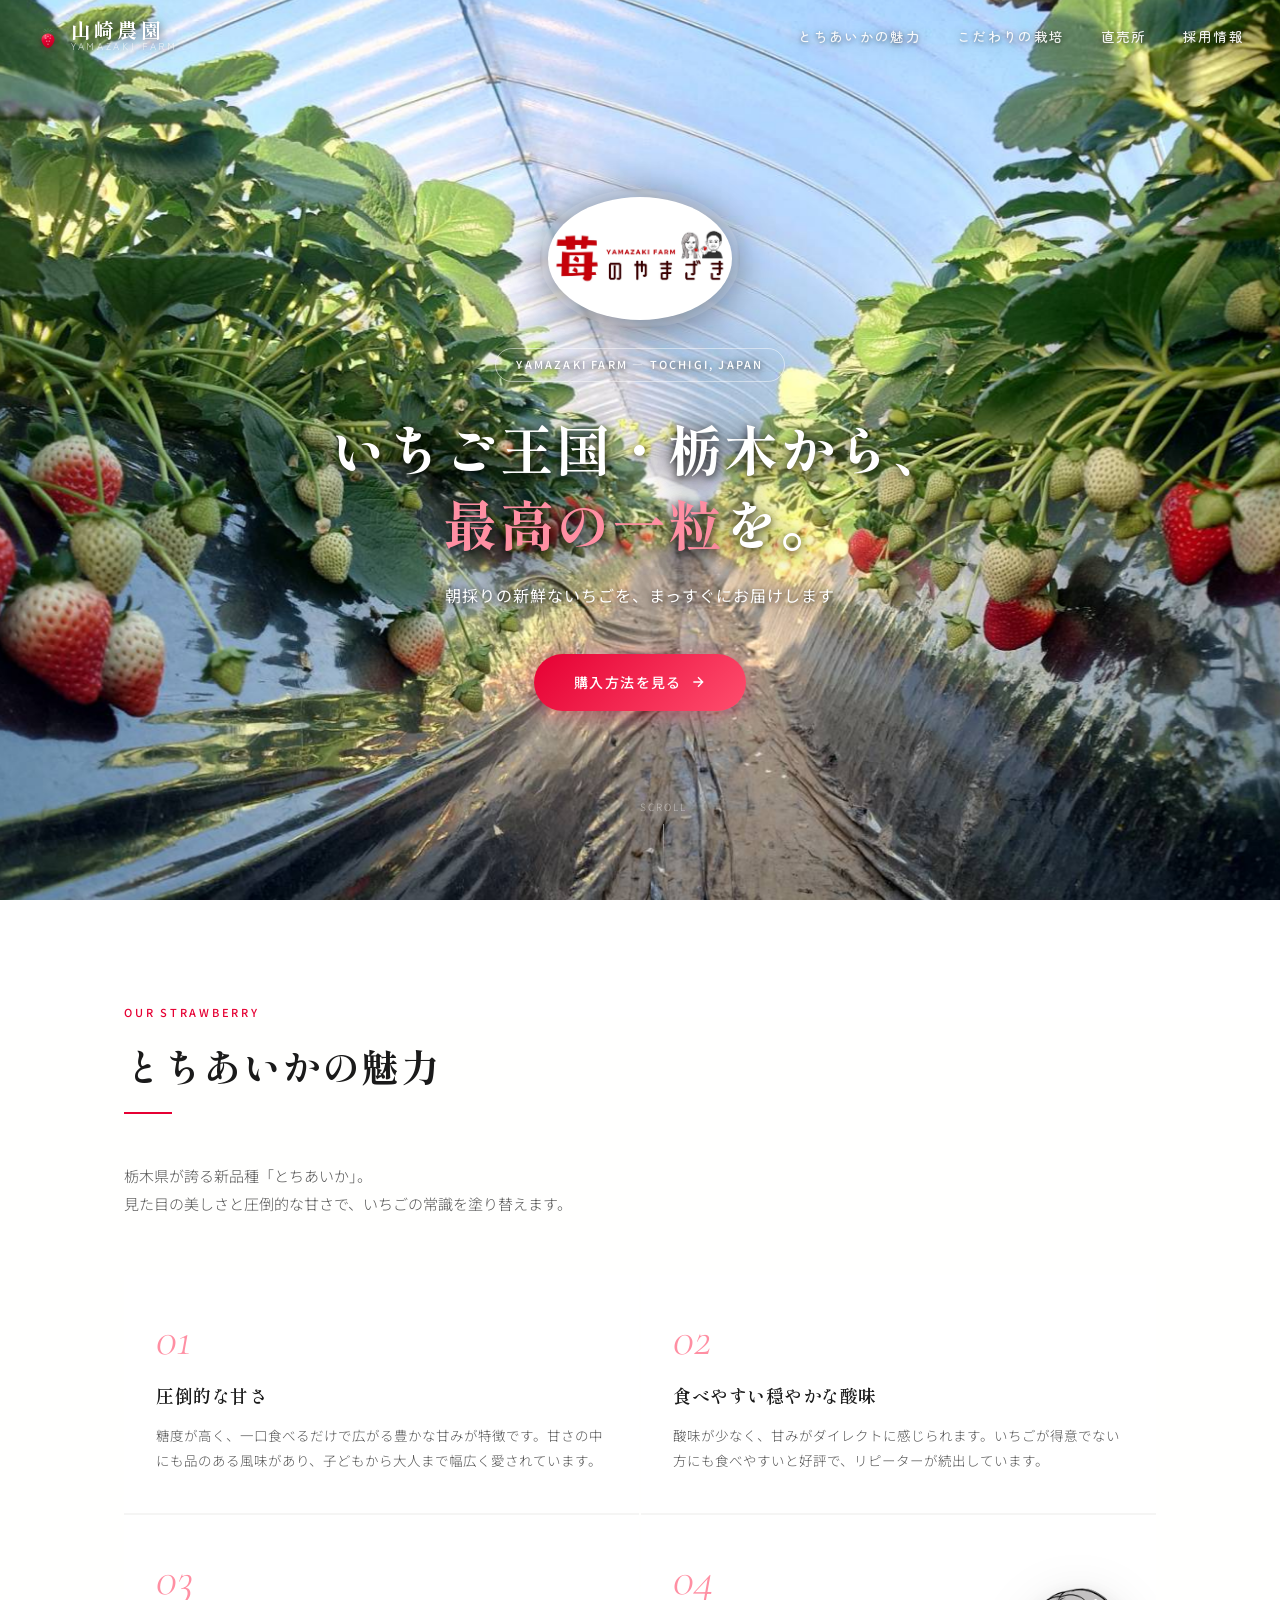
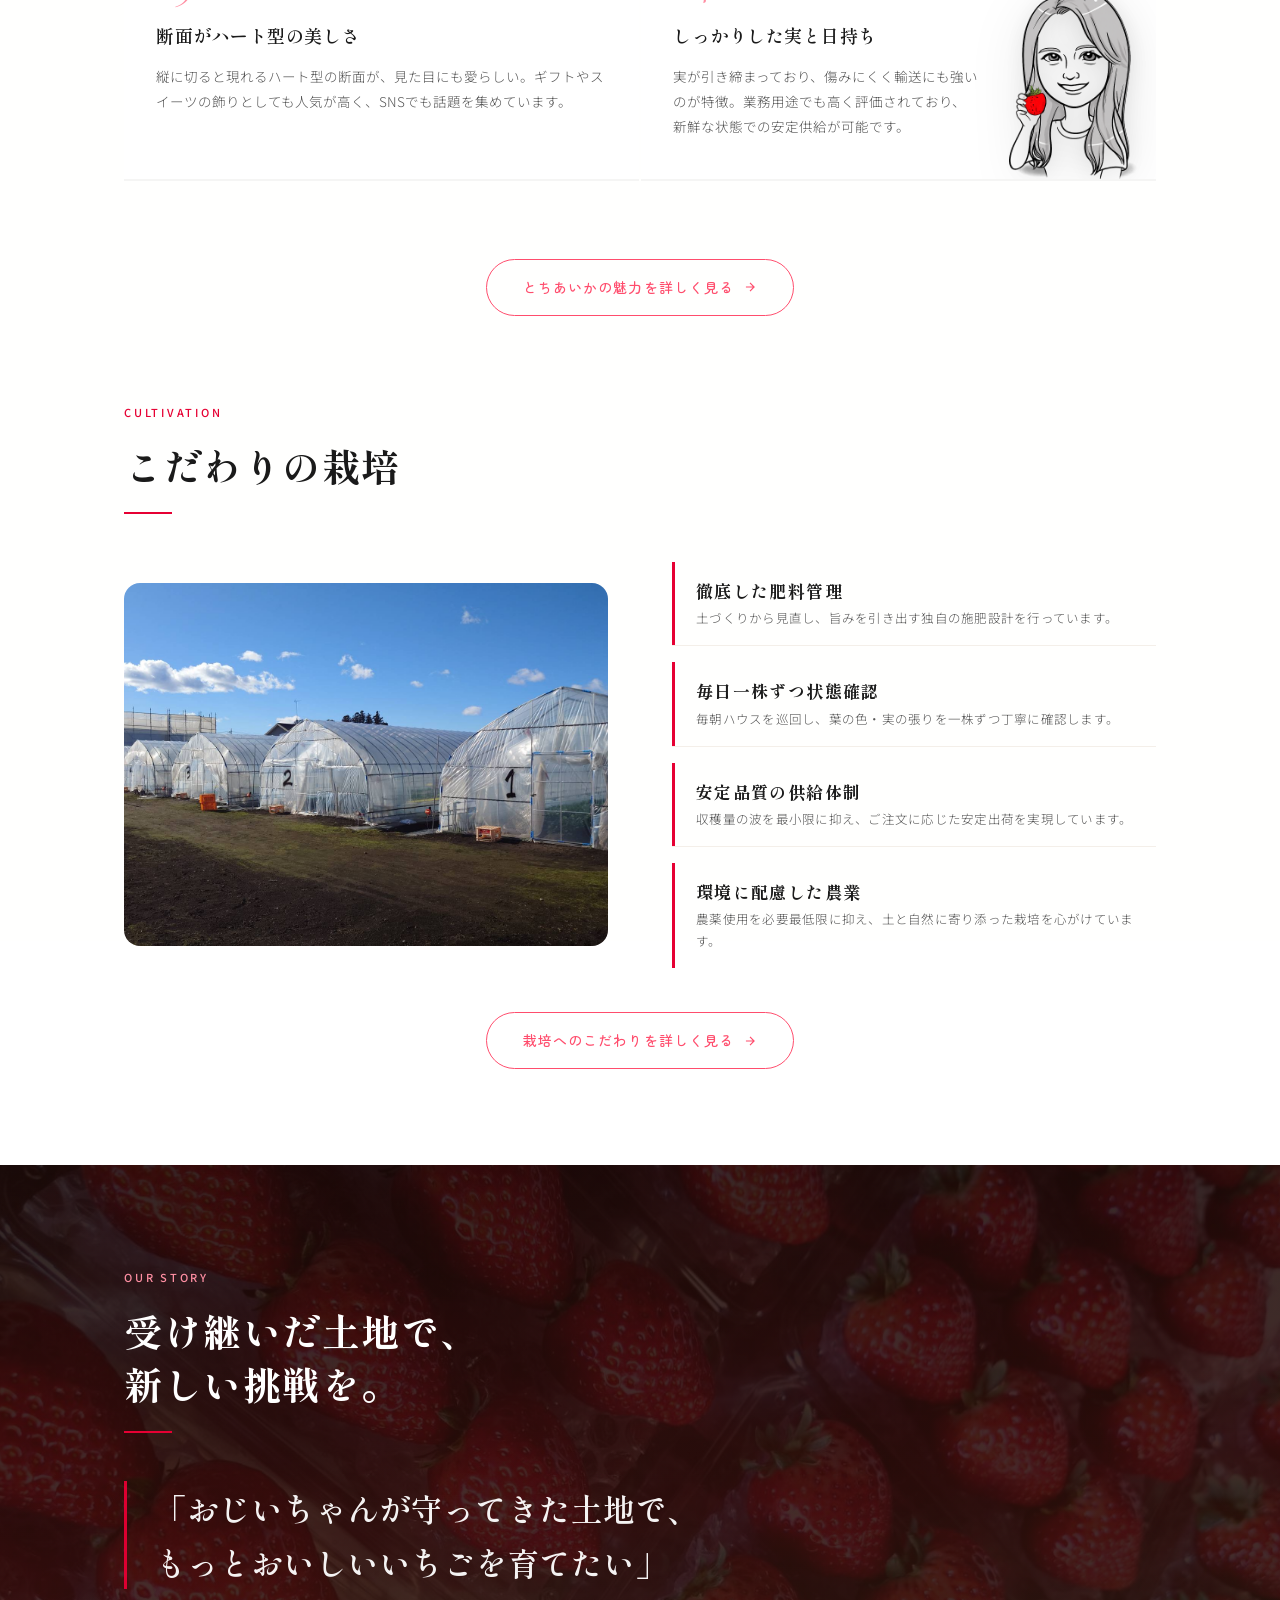
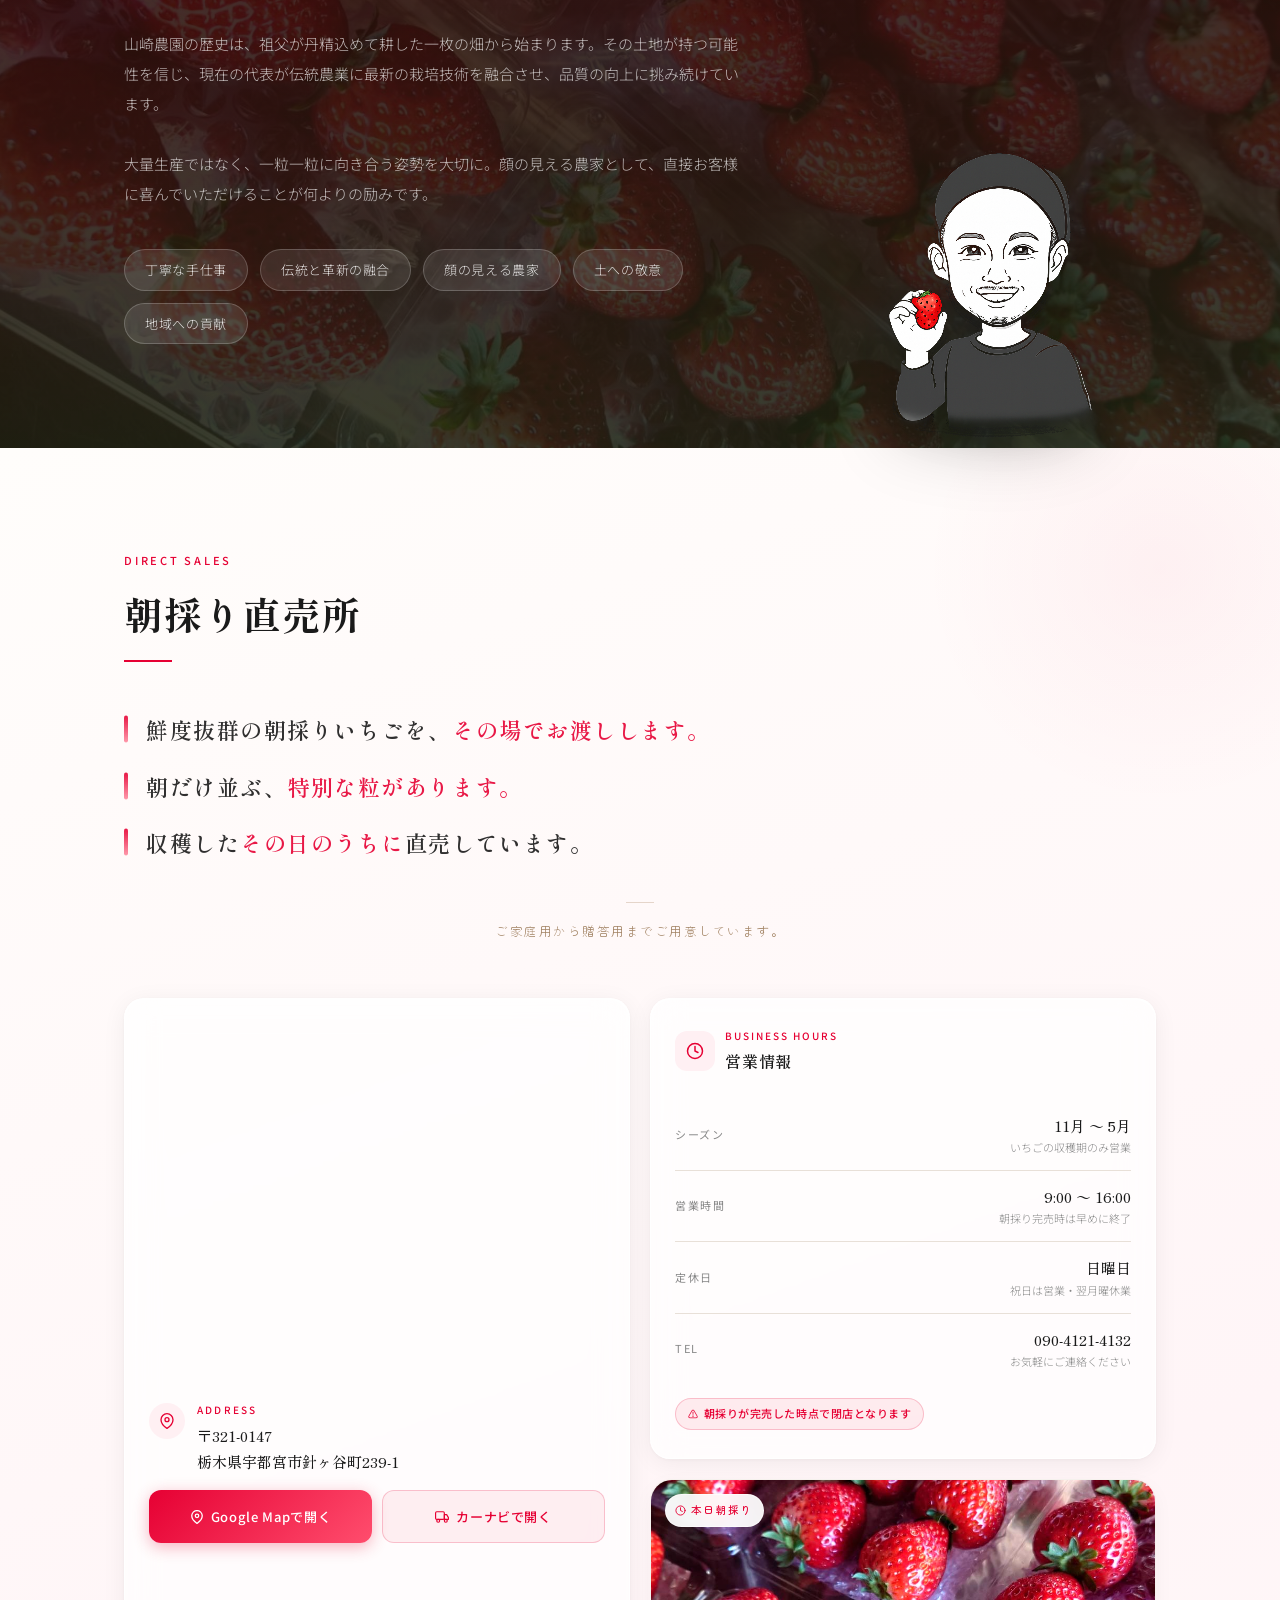
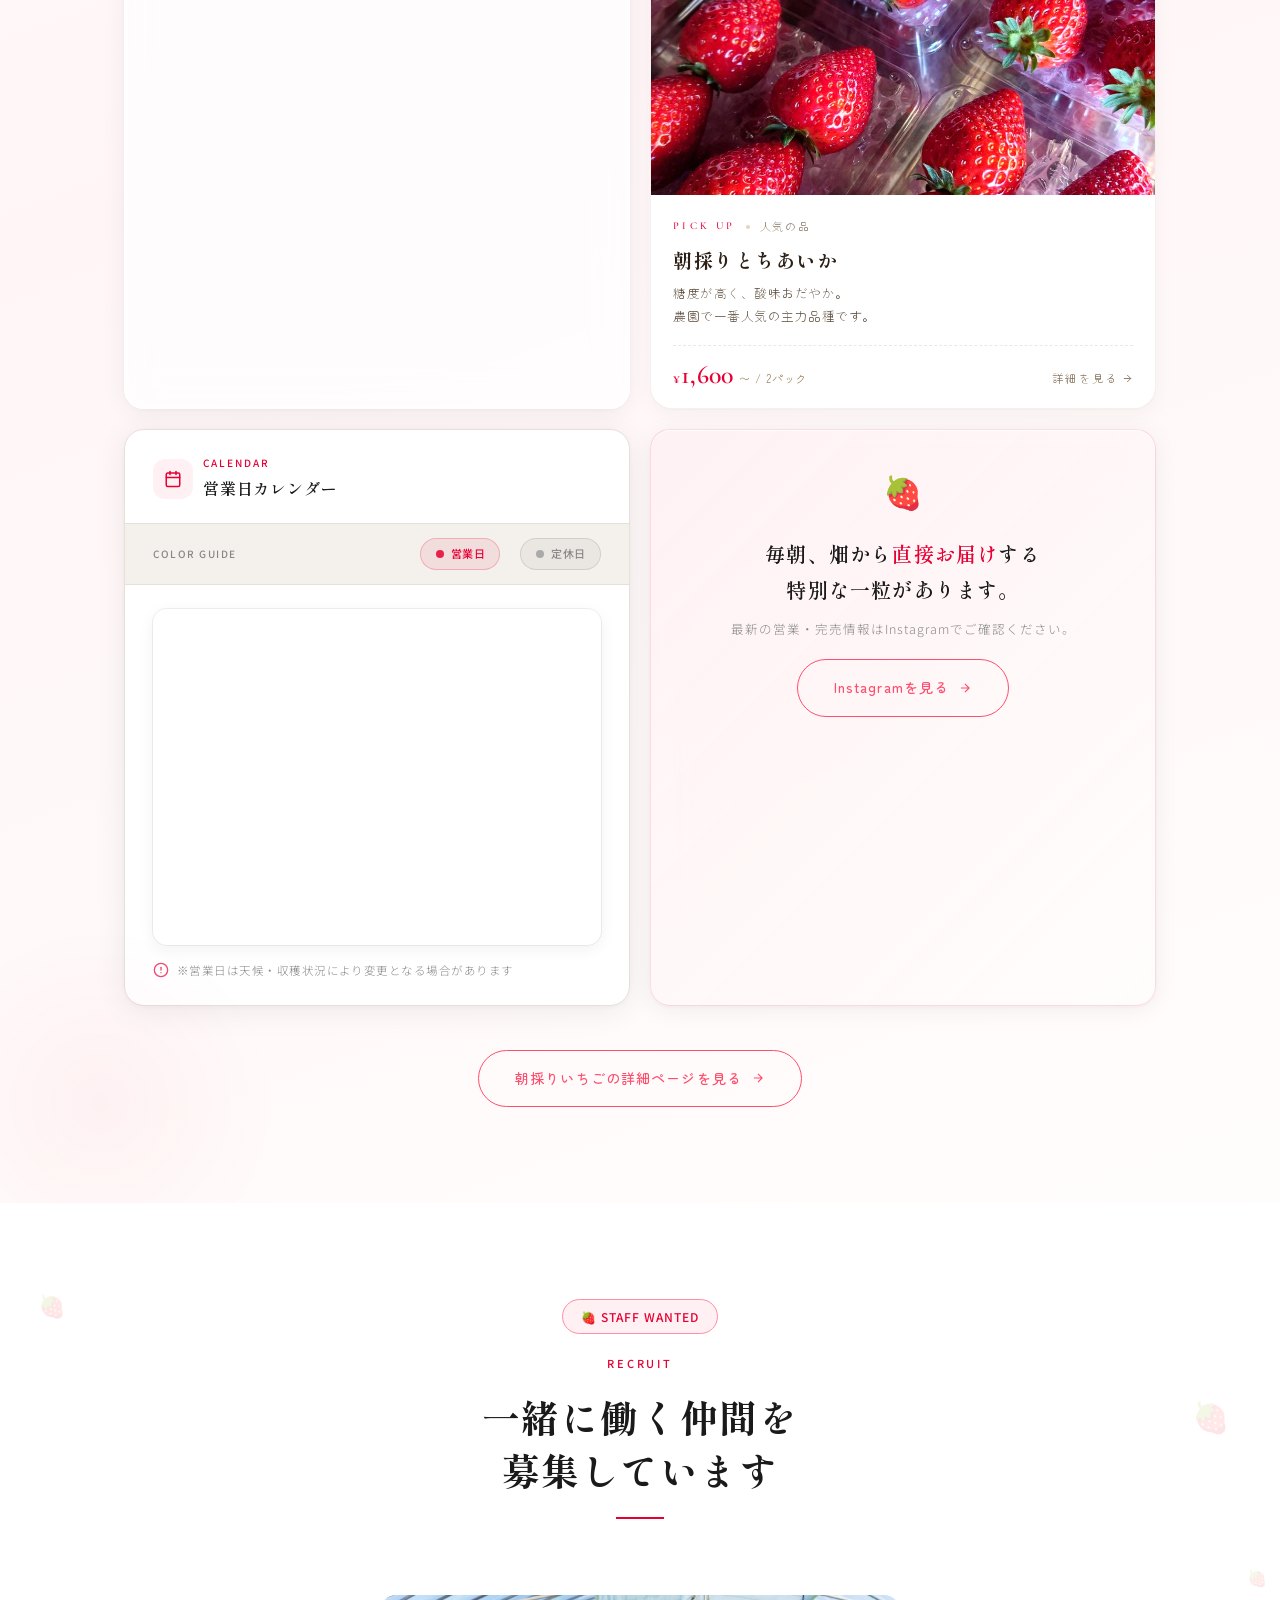
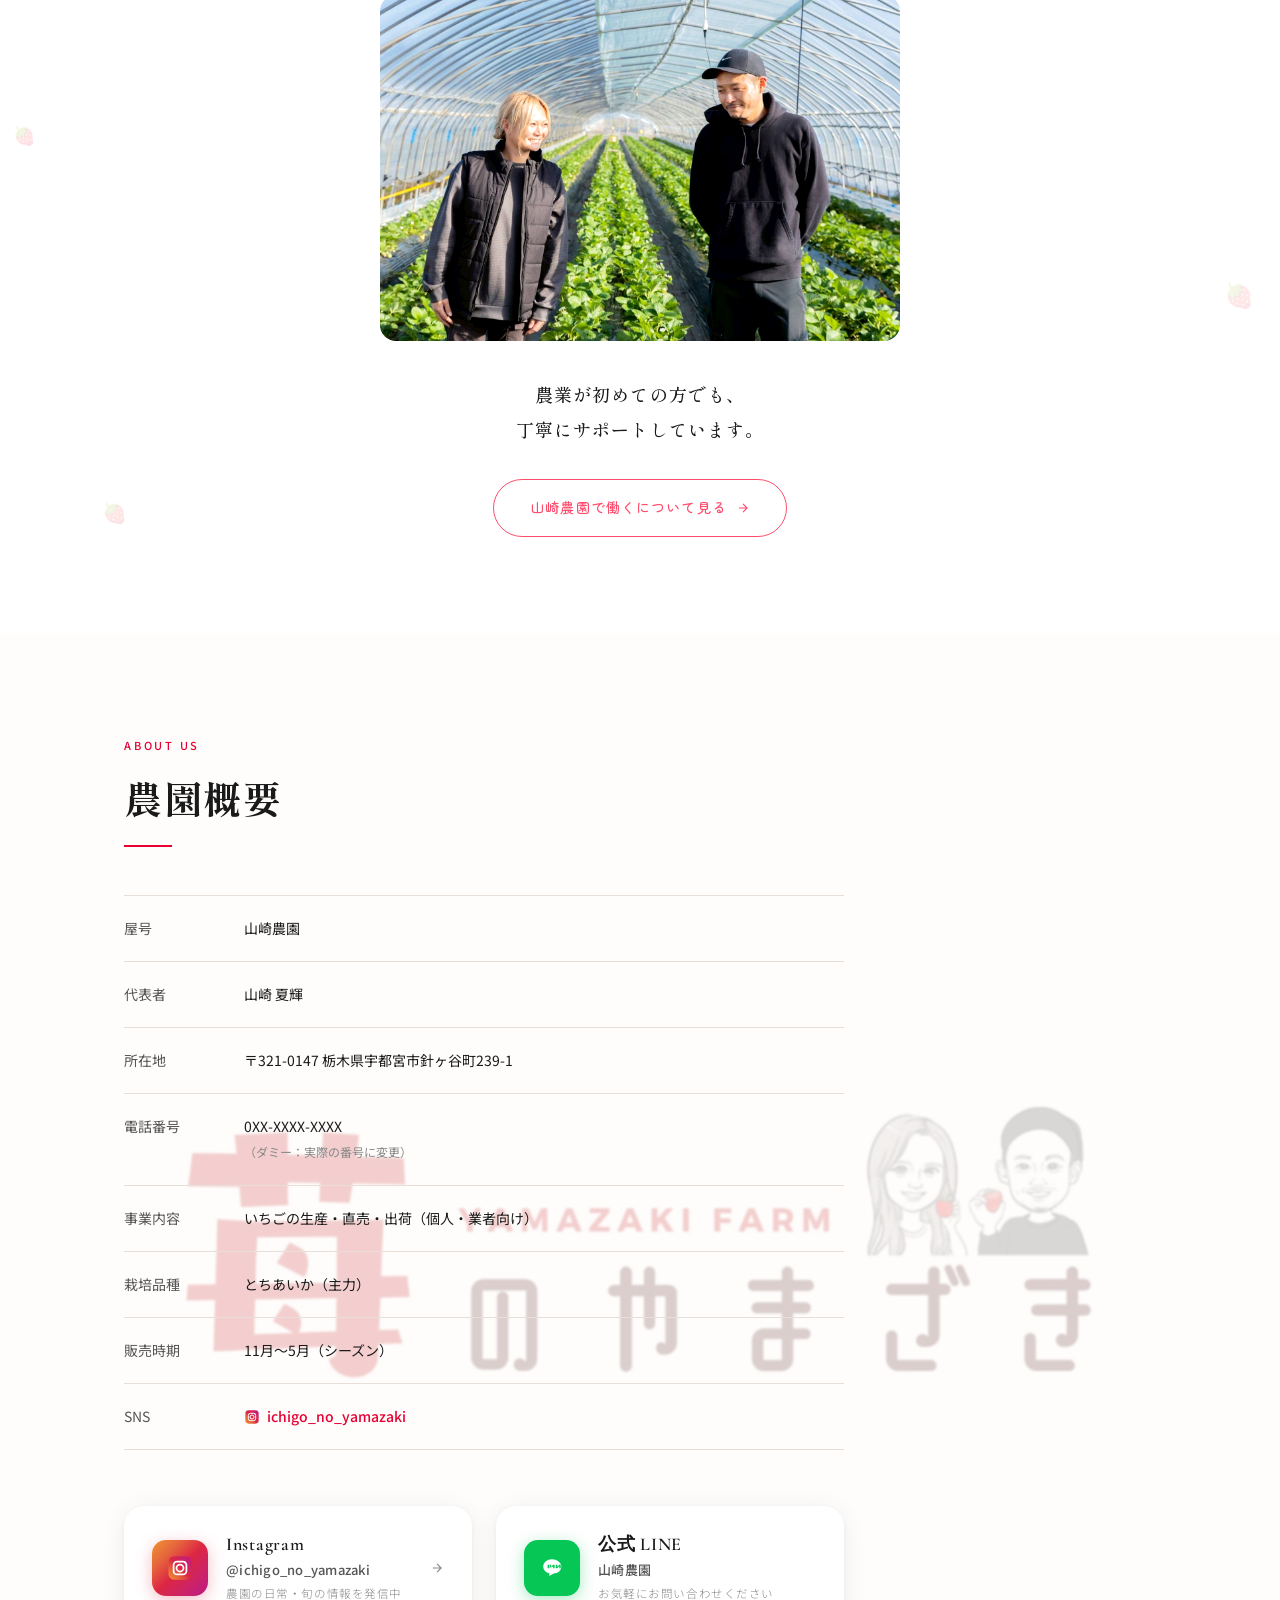
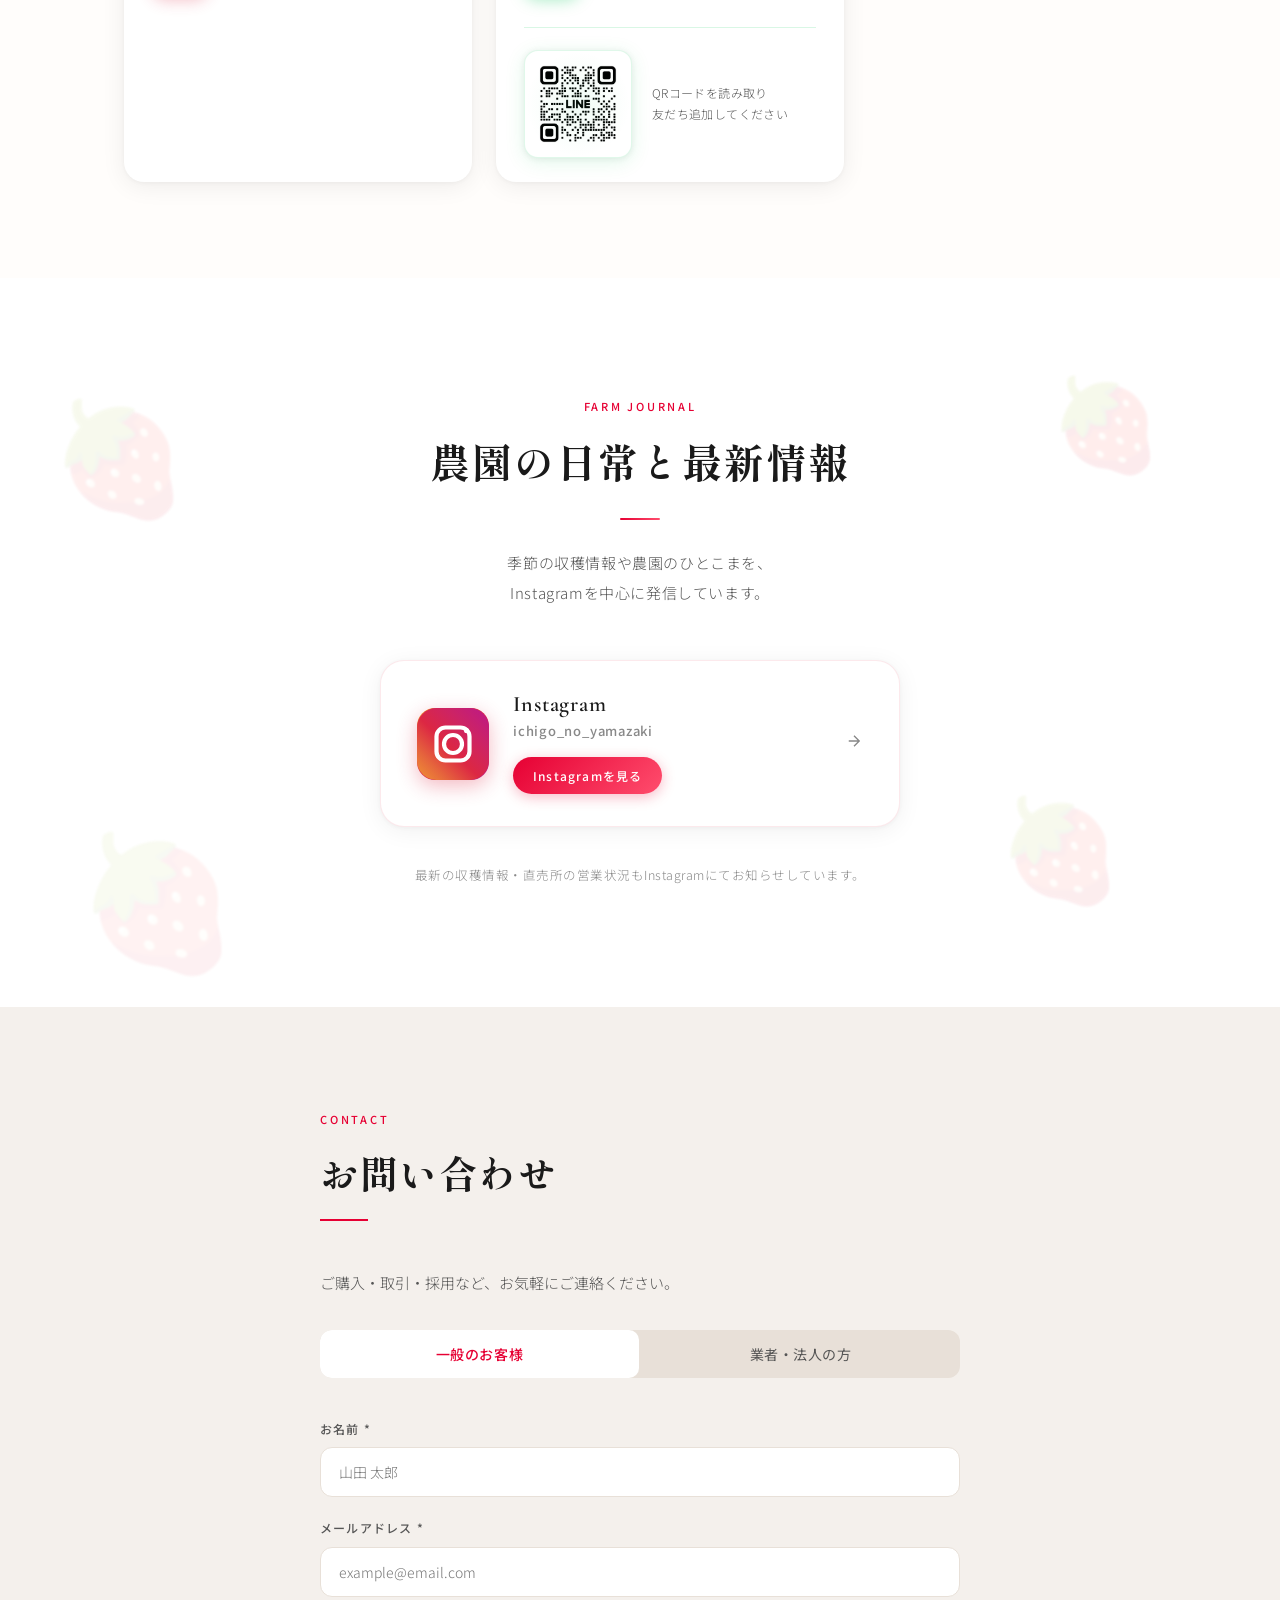
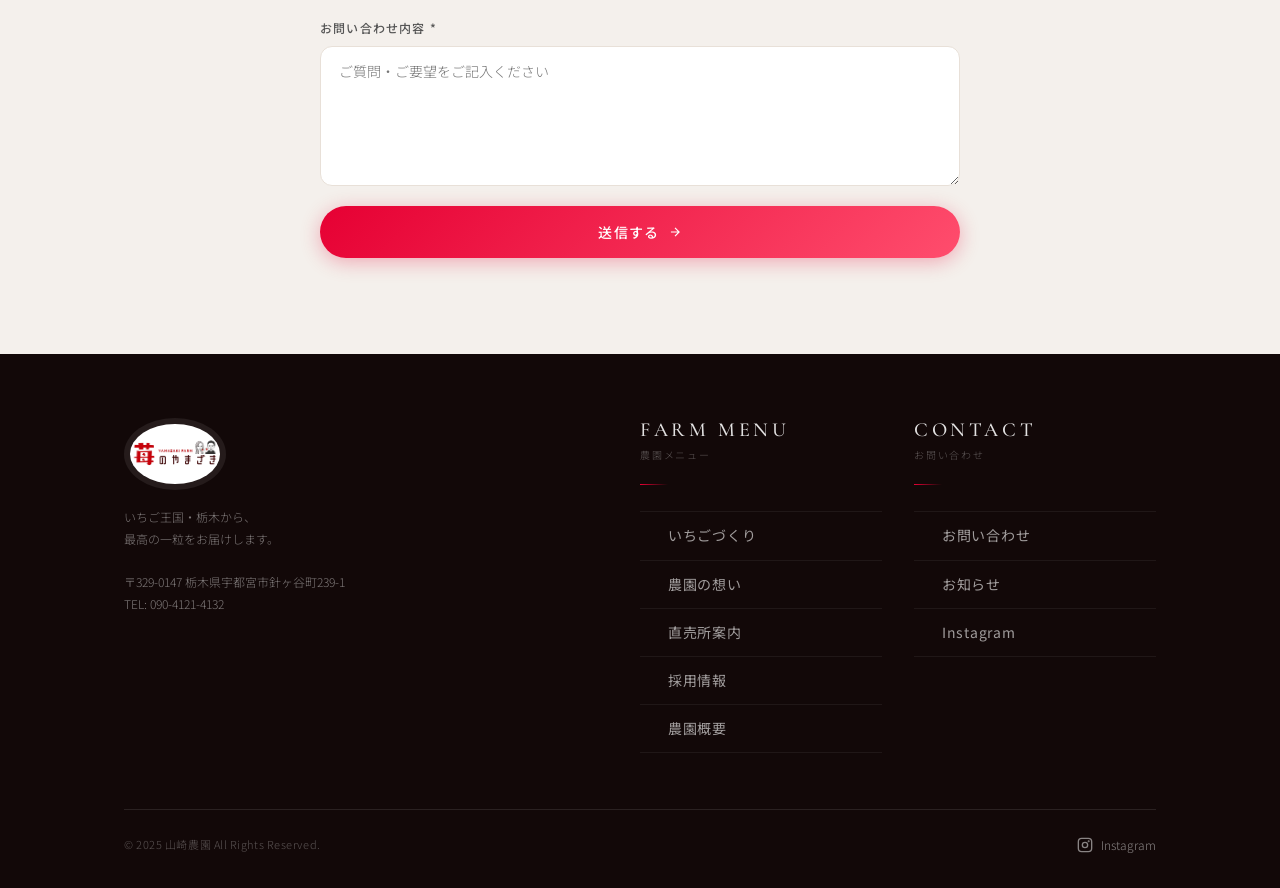
==== test/index.html @ ab074150 "Add files via upload" ====
<!DOCTYPE html>
<html lang="ja">
<head>
  <meta charset="UTF-8">
  <meta name="viewport" content="width=device-width, initial-scale=1.0">
  <title>山崎農園 | いちご王国・栃木から、最高の一粒を。</title>
  <meta name="description" content="山崎農園は栃木県のいちご農園です。朝採りの新鮮ないちご「とちあいか」を直売所にてお届けしています。">
  <link rel="preconnect" href="https://fonts.googleapis.com">
  <link rel="preconnect" href="https://fonts.gstatic.com" crossorigin>
  <link href="https://fonts.googleapis.com/css2?family=Shippori+Mincho:wght@400;500;600;700;800&family=Noto+Sans+JP:wght@300;400;500&family=Cormorant+Garamond:ital,wght@0,400;0,500;1,400&family=Zen+Maru+Gothic:wght@400;500;700&display=swap" rel="stylesheet">
  <link rel="stylesheet" href="style.css">
</head>
<body>

<!-- PARALLAX 固定背景（JS制御・スマホ対応） -->
<div class="parallax-bg-fixed" id="parallaxBg" aria-hidden="true"></div>

<!-- FLOATING STRAWBERRY DECORATIONS -->
<div class="strawberry-float-layer" aria-hidden="true">
  <span class="sf">🍓</span>
  <span class="sf">🍓</span>
  <span class="sf">🍓</span>
  <span class="sf">🍓</span>
  <span class="sf">🍓</span>
  <span class="sf">🍓</span>
  <span class="sf">🍓</span>
  <span class="sf">🍓</span>
</div>

<!-- NAV -->
<nav id="main-nav">

  <a href="#" class="nav-logo">
    <!-- いちごSVGアイコン（高品質・ブランドロゴ風） -->
    <svg class="nav-logo-icon" viewBox="0 0 28 30" fill="none" xmlns="http://www.w3.org/2000/svg" aria-hidden="true">
      <defs>
        <!-- 苺本体グラデーション（赤〜深紅） -->
        <linearGradient id="nav-berry" x1="10" y1="10" x2="18" y2="28" gradientUnits="userSpaceOnUse">
          <stop offset="0%"   stop-color="#FF6B7A"/>
          <stop offset="45%"  stop-color="#E60033"/>
          <stop offset="100%" stop-color="#B8001F"/>
        </linearGradient>
        <!-- 艶ハイライト -->
        <radialGradient id="nav-shine" cx="38%" cy="28%" r="38%">
          <stop offset="0%"  stop-color="#fff" stop-opacity="0.28"/>
          <stop offset="100%" stop-color="#fff" stop-opacity="0"/>
        </radialGradient>
        <!-- ヘタグラデーション -->
        <linearGradient id="nav-hull" x1="14" y1="6" x2="14" y2="13" gradientUnits="userSpaceOnUse">
          <stop offset="0%"  stop-color="#68D391"/>
          <stop offset="100%" stop-color="#2F855A"/>
        </linearGradient>
      </defs>

      <!-- ヘタ（葉） -->
      <g opacity="0.92">
        <!-- 中央の葉 -->
        <path d="M14 11.5C14 11.5 13.5 7.5 14 5.5C14.5 7.5 14 11.5 14 11.5Z"
              fill="url(#nav-hull)" stroke="none"/>
        <!-- 左葉 -->
        <path d="M14 11C14 11 10.5 8.5 9.5 6.5C11.5 7.5 14 11 14 11Z"
              fill="url(#nav-hull)" stroke="none"/>
        <!-- 右葉 -->
        <path d="M14 11C14 11 17.5 8.5 18.5 6.5C16.5 7.5 14 11 14 11Z"
              fill="url(#nav-hull)" stroke="none"/>
        <!-- 外左葉 -->
        <path d="M13.5 11.5C13.5 11.5 9 10 7.5 8.5C9.5 9 13.5 11.5 13.5 11.5Z"
              fill="url(#nav-hull)" opacity="0.75"/>
        <!-- 外右葉 -->
        <path d="M14.5 11.5C14.5 11.5 19 10 20.5 8.5C18.5 9 14.5 11.5 14.5 11.5Z"
              fill="url(#nav-hull)" opacity="0.75"/>
      </g>

      <!-- 苺本体 -->
      <path d="M14 12C9.5 12 6 15.5 6.5 20C7 24 10.5 28.5 14 29C17.5 28.5 21 24 21.5 20C22 15.5 18.5 12 14 12Z"
            fill="url(#nav-berry)"/>
      <!-- 艶ハイライト -->
      <ellipse cx="11.5" cy="18" rx="3.5" ry="4.5" fill="url(#nav-shine)"/>

      <!-- 種（白い小さな点を上品に配置） -->
      <g fill="rgba(255,255,255,0.55)" stroke="none">
        <circle cx="11.5" cy="17.5" r="0.85"/>
        <circle cx="14"   cy="15.5" r="0.85"/>
        <circle cx="16.5" cy="17.5" r="0.85"/>
        <circle cx="12.5" cy="21"   r="0.85"/>
        <circle cx="15.5" cy="21"   r="0.85"/>
        <circle cx="14"   cy="24.5" r="0.75"/>
        <circle cx="11"   cy="14.5" r="0.7" opacity="0.7"/>
        <circle cx="17"   cy="14.5" r="0.7" opacity="0.7"/>
      </g>
    </svg>
    <span class="nav-logo-text">
      <span class="nav-logo-ja">山崎農園</span>
      <span class="nav-logo-en">Yamazaki Farm</span>
    </span>
  </a>

  <ul class="nav-links">
    <li><a href="#features">とちあいかの魅力</a></li>
    <li><a href="#cultivation">こだわりの栽培</a></li>
    <li><a href="#shop">直売所</a></li>
    <li><a href="#recruit">採用情報</a></li>
  </ul>

  <!-- ハンバーガーボタン（スマホ用） -->
  <button class="nav-hamburger" id="navHamburger" aria-label="メニューを開く" aria-expanded="false" aria-controls="mobileMenu">
    <span class="nav-hamburger-line"></span>
    <span class="nav-hamburger-line"></span>
    <span class="nav-hamburger-line"></span>
  </button>

</nav>

<!-- モバイルメニュー（スマホ用ドロワー） -->
<div id="mobileMenuBackdrop" aria-hidden="true"></div>
<aside id="mobileMenu" aria-hidden="true" role="dialog" aria-label="ナビゲーションメニュー">

  <!-- ヘッダー行 -->
  <div class="mm-header-row">
    <div class="mm-header-left">
      <span class="mm-header-label">MENU</span>
      <span class="mm-header-line"></span>
      <span class="mm-header-brand">YAMAZAKI FARM</span>
    </div>
    <button class="mm-close-btn" id="mobileMenuClose" aria-label="メニューを閉じる"></button>
  </div>

  <!-- ナビリスト -->
  <ul class="mm-nav-list">
    <li><a href="#hero"        data-menu-link><span class="mm-n">00</span>ホーム</a></li>
    <li><a href="#features"    data-menu-link><span class="mm-n">01</span>とちあいかの魅力</a></li>
    <li><a href="#cultivation" data-menu-link><span class="mm-n">02</span>こだわりの栽培</a></li>
    <li><a href="#shop"        data-menu-link><span class="mm-n">03</span>直売所</a></li>
    <li><a href="#recruit"     data-menu-link><span class="mm-n">04</span>採用情報</a></li>
  </ul>

  <!-- ブランドロゴ -->
  <div class="mm-brand-visual">
    <img src="yamazaki_logo_chars.png" alt="苺のやまざき YAMAZAKI FARM" loading="lazy">
  </div>

  <!-- 電話番号 -->
  <a href="tel:09041214132" class="mm-tel-link">
    <svg width="15" height="15" viewBox="0 0 24 24" fill="none" stroke="currentColor" stroke-width="1.8" stroke-linecap="round" stroke-linejoin="round" aria-hidden="true">
      <path d="M22 16.92v3a2 2 0 0 1-2.18 2 19.79 19.79 0 0 1-8.63-3.07A19.5 19.5 0 0 1 4.13 11.9a19.79 19.79 0 0 1-3.07-8.67A2 2 0 0 1 3.04 1h3a2 2 0 0 1 2 1.72c.13.96.34 1.9.61 2.81a2 2 0 0 1-.45 2.11L7.09 8.75a16 16 0 0 0 6 6l1.11-1.11a2 2 0 0 1 2.11-.45c.91.27 1.85.48 2.81.61A2 2 0 0 1 21 16.92z"/>
    </svg>
    <div class="mm-tel-body">
      <span class="mm-tel-label">お電話でのお問い合わせ</span>
      <span class="mm-tel-num">090-4121-4132</span>
    </div>
  </a>

  <!-- Instagram -->
  <a href="https://www.instagram.com/ichigo_no_yamazaki/" target="_blank" rel="noopener" class="mm-ig-link">
    <svg width="14" height="14" viewBox="0 0 24 24" fill="none" stroke="currentColor" stroke-width="1.8" stroke-linecap="round" stroke-linejoin="round" aria-hidden="true">
      <rect x="2" y="2" width="20" height="20" rx="5" ry="5"/>
      <path d="M16 11.37A4 4 0 1 1 12.63 8 4 4 0 0 1 16 11.37z"/>
      <line x1="17.5" y1="6.5" x2="17.51" y2="6.5"/>
    </svg>
    @ichigo_no_yamazaki
  </a>

</aside>

<!-- ① HERO -->
<section id="hero">
  <div class="hero-bg"></div>
  <div class="hero-content">
    <img src="./yamazaki_logo.png" alt="苺のやまざき YAMAZAKI FARM" class="hero-logo">
    <div class="hero-tag">YAMAZAKI FARM — TOCHIGI, JAPAN</div>
    <h1 class="hero-title">
      いちご王国・栃木から、<br><span>最高の一粒</span>を。
    </h1>
    <p class="hero-sub">朝採りの新鮮ないちごを、まっすぐにお届けします</p>
    <a href="#shop" class="btn-primary">
      <span>購入方法を見る</span>
      <svg width="16" height="16" viewBox="0 0 24 24" fill="none" stroke="currentColor" stroke-width="2"><path d="M5 12h14M12 5l7 7-7 7"/></svg>
    </a>
  </div>
  <div class="hero-scroll">
    <span>SCROLL</span>
    <div class="scroll-line"></div>
  </div>
</section>

<!-- ② FEATURES -->
<section id="features" class="parallax">
  <div class="container">

    <!-- とちあいか -->
    <div class="reveal tochiaika-section-wrap" style="margin-bottom: 80px;">
      <span class="section-label">OUR STRAWBERRY</span>
      <h2 class="section-title">とちあいかの魅力</h2>
      <div class="section-divider"></div>
      <p class="section-lead">栃木県が誇る新品種「とちあいか」。<br>見た目の美しさと圧倒的な甘さで、いちごの常識を塗り替えます。</p>

      <div class="features-grid">
        <div class="feature-card">
          <div class="feature-num">01</div>
          <h3 class="feature-title">圧倒的な甘さ</h3>
          <p class="feature-text">糖度が高く、一口食べるだけで広がる豊かな甘みが特徴です。甘さの中にも品のある風味があり、子どもから大人まで幅広く愛されています。</p>
        </div>
        <div class="feature-card feature-card--no-hover">
          <div class="feature-num">02</div>
          <h3 class="feature-title">食べやすい穏やかな酸味</h3>
          <p class="feature-text">酸味が少なく、甘みがダイレクトに感じられます。いちごが得意でない方にも食べやすいと好評で、リピーターが続出しています。</p>
        </div>
        <div class="feature-card feature-card--no-hover">
          <div class="feature-num">03</div>
          <h3 class="feature-title">断面がハート型の美しさ</h3>
          <p class="feature-text">縦に切ると現れるハート型の断面が、見た目にも愛らしい。ギフトやスイーツの飾りとしても人気が高く、SNSでも話題を集めています。</p>
        </div>
        <div class="feature-card feature-card--has-character">
          <div class="feature-num">04</div>
          <h3 class="feature-title">しっかりした実と日持ち</h3>
          <p class="feature-text">実が引き締まっており、傷みにくく輸送にも強い<br>のが特徴。業務用途でも高く評価されており、<br>新鮮な状態での安定供給が可能です。</p>
          <!-- キャラクター画像（透明PNG・浮遊アニメーション） -->
          <div class="tochiaika-character" aria-hidden="true">
            <img src="./tochiaika_character.png" alt="">
          </div>
        </div>
      </div>

      <!-- とちあいか詳細ページへのリンクボタン -->
      <div style="margin-top: 44px; text-align: center;">
        <a href="./とちあいかの魅力/tochiaika.html" class="btn-cultivation-detail">
          <span>とちあいかの魅力を詳しく見る</span>
          <svg width="14" height="14" viewBox="0 0 24 24" fill="none" stroke="currentColor" stroke-width="2"><path d="M5 12h14M12 5l7 7-7 7"/></svg>
        </a>
      </div>
    </div>

    <!-- こだわりの栽培 -->
    <div id="cultivation" class="reveal">
      <span class="section-label">CULTIVATION</span>
      <h2 class="section-title">こだわりの栽培</h2>
      <div class="section-divider"></div>

      <div class="cultivation-wrap">
        <div class="cultivation-img">
          <img src="./kodawari.jpg" alt="いちご栽培ハウス">
        </div>
        <div class="cultivation-points">
          <div class="point-item">
            <div class="point-accent-line"></div>
            <div class="point-icon-wrap"></div>
            <div class="point-body">
              <h4>徹底した肥料管理</h4>
              <p class="point-desc">土づくりから見直し、旨みを引き出す独自の施肥設計を行っています。</p>
            </div>
          </div>
          <div class="point-item">
            <div class="point-accent-line"></div>
            <div class="point-icon-wrap"></div>
            <div class="point-body">
              <h4>毎日一株ずつ状態確認</h4>
              <p class="point-desc">毎朝ハウスを巡回し、葉の色・実の張りを一株ずつ丁寧に確認します。</p>
            </div>
          </div>
          <div class="point-item">
            <div class="point-accent-line"></div>
            <div class="point-icon-wrap"></div>
            <div class="point-body">
              <h4>安定品質の供給体制</h4>
              <p class="point-desc">収穫量の波を最小限に抑え、ご注文に応じた安定出荷を実現しています。</p>
            </div>
          </div>
          <div class="point-item">
            <div class="point-accent-line"></div>
            <div class="point-icon-wrap"></div>
            <div class="point-body">
              <h4>環境に配慮した農業</h4>
              <p class="point-desc">農薬使用を必要最低限に抑え、土と自然に寄り添った栽培を心がけています。</p>
            </div>
          </div>
        </div>
      </div>

      <!-- 詳細ページへのリンクボタン -->
      <div style="margin-top: 44px; text-align: center;">
        <a href="./栽培へのこだわり/cultivation.html" class="btn-cultivation-detail">
          <span>栽培へのこだわりを詳しく見る</span>
          <svg width="14" height="14" viewBox="0 0 24 24" fill="none" stroke="currentColor" stroke-width="2"><path d="M5 12h14M12 5l7 7-7 7"/></svg>
        </a>
      </div>
    </div>

  </div>
</section>

<!-- ③ STORY -->
<section id="story">
  <div class="container reveal" style="position: relative; z-index: 1;">
    <div class="story-layout">
      <!-- 左：テキスト -->
      <div class="story-text-col">
        <span class="section-label">OUR STORY</span>
        <h2 class="section-title" style="color: white;">受け継いだ土地で、<br>新しい挑戦を。</h2>
        <div class="section-divider"></div>

        <blockquote class="story-quote">
          「おじいちゃんが守ってきた土地で、<br>もっとおいしいいちごを育てたい」
        </blockquote>

        <p class="story-body">
          山崎農園の歴史は、祖父が丹精込めて耕した一枚の畑から始まります。その土地が持つ可能性を信じ、現在の代表が伝統農業に最新の栽培技術を融合させ、品質の向上に挑み続けています。<br><br>
          大量生産ではなく、一粒一粒に向き合う姿勢を大切に。顔の見える農家として、直接お客様に喜んでいただけることが何よりの励みです。
        </p>

        <div class="story-values">
          <span class="story-tag">丁寧な手仕事</span>
          <span class="story-tag">伝統と革新の融合</span>
          <span class="story-tag">顔の見える農家</span>
          <span class="story-tag">土への敬意</span>
          <span class="story-tag">地域への貢献</span>
        </div>
      </div>

      <!-- 右：キャラクター（Canvas で黒背景除去） -->
      <div class="story-character-col" aria-hidden="true">
        <canvas id="storyCharacterCanvas" class="story-character-canvas"></canvas>
      </div>
    </div>
  </div>
</section>

<!-- ④ SHOP – REDESIGNED -->
<section id="shop">
  <div class="container">

    <!-- セクションヘッダー -->
    <div class="reveal" style="margin-bottom: 48px;">
      <span class="section-label">DIRECT SALES</span>
      <h2 class="section-title">朝採り直売所</h2>
      <div class="section-divider"></div>
    </div>

    <!-- 朝採りキャッチフレーズ -->
    <div class="reveal shop-morning-banner">
      <p class="shop-morning-phrase">鮮度抜群の朝採りいちごを、<em>その場でお渡しします。</em></p>
      <p class="shop-morning-phrase">朝だけ並ぶ、<em>特別な粒があります。</em></p>
      <p class="shop-morning-phrase">収穫した<em>その日のうちに</em>直売しています。</p>
      <p class="shop-morning-sub">ご家庭用から贈答用までご用意しています。</p>
    </div>

    <!-- カードグリッド -->
    <div class="shop-cards-grid">

      <!-- ① 地図カード -->
      <div class="reveal shop-card shop-card--map">
        <div class="shop-card-map-frame">
          <iframe
            src="https://www.google.com/maps/embed?pb=!1m18!1m12!1m3!1d3208.0965243834203!2d139.85532017562969!3d36.47938467234037!2m3!1f0!2f0!3f0!3m2!1i1024!2i768!4f13.1!3m3!1m2!1s0x601f5ccc5287a1f1%3A0x1053ba8e6ff1ab79!2z44CSMzIxLTAxNDcg5qCD5pyo55yM5a6H6YO95a6u5biC6Yed44Kx6LC355S677yS77yT77yZ!5e0!3m2!1sja!2sjp!4v1778134244997!5m2!1sja!2sjp"
            allowfullscreen=""
            loading="lazy"
            referrerpolicy="no-referrer-when-downgrade"
            title="山崎農園マップ">
          </iframe>
        </div>
        <div class="shop-card-map-body">
          <div class="shop-card-address-row">
            <div class="shop-card-address-icon">
              <svg viewBox="0 0 24 24" fill="none" stroke="#E60033" stroke-width="2" stroke-linecap="round" stroke-linejoin="round">
                <path d="M21 10c0 7-9 13-9 13s-9-6-9-13a9 9 0 0 1 18 0z"/><circle cx="12" cy="10" r="3"/>
              </svg>
            </div>
            <div>
              <div class="shop-card-address-label">ADDRESS</div>
              <div class="shop-card-address-text">〒321-0147<br>栃木県宇都宮市針ヶ谷町239-1</div>
            </div>
          </div>
          <div class="shop-card-map-btns">
            <a href="https://maps.google.com/?q=栃木県宇都宮市針ヶ谷町239-1" target="_blank" rel="noopener" class="btn-map-primary">
              <svg width="14" height="14" viewBox="0 0 24 24" fill="none" stroke="currentColor" stroke-width="2.2" stroke-linecap="round" stroke-linejoin="round"><path d="M21 10c0 7-9 13-9 13s-9-6-9-13a9 9 0 0 1 18 0z"/><circle cx="12" cy="10" r="3"/></svg>
              Google Mapで開く
            </a>
            <a href="https://maps.google.com/?q=栃木県宇都宮市針ヶ谷町239-1&amp;travelmode=driving" target="_blank" rel="noopener" class="btn-map-secondary">
              <svg width="14" height="14" viewBox="0 0 24 24" fill="none" stroke="currentColor" stroke-width="2" stroke-linecap="round" stroke-linejoin="round"><rect x="1" y="3" width="15" height="13" rx="2"/><path d="M16 8h4l3 5v3h-7V8z"/><circle cx="5.5" cy="18.5" r="2.5"/><circle cx="18.5" cy="18.5" r="2.5"/></svg>
              カーナビで開く
            </a>
          </div>
        </div>
      </div>

      <!-- ② 営業情報カード -->
      <div class="reveal shop-card shop-card--hours">
        <div class="shop-card-header">
          <div class="shop-card-header-icon">
            <svg viewBox="0 0 24 24" fill="none" stroke="#E60033" stroke-width="2" stroke-linecap="round" stroke-linejoin="round" width="18" height="18">
              <circle cx="12" cy="12" r="10"/><path d="M12 6v6l4 2"/>
            </svg>
          </div>
          <div>
            <div class="shop-card-header-label">BUSINESS HOURS</div>
            <div class="shop-card-header-title">営業情報</div>
          </div>
        </div>
        <div class="shop-hours-rows">
          <div class="shop-hours-row">
            <span class="shop-hours-key">シーズン</span>
            <span class="shop-hours-val">11月 〜 5月<small>いちごの収穫期のみ営業</small></span>
          </div>
          <div class="shop-hours-row">
            <span class="shop-hours-key">営業時間</span>
            <span class="shop-hours-val">9:00 〜 16:00<small>朝採り完売時は早めに終了</small></span>
          </div>
          <div class="shop-hours-row">
            <span class="shop-hours-key">定休日</span>
            <span class="shop-hours-val">日曜日<small>祝日は営業・翌月曜休業</small></span>
          </div>
          <div class="shop-hours-row">
            <span class="shop-hours-key">TEL</span>
            <span class="shop-hours-val">090-4121-4132<small>お気軽にご連絡ください</small></span>
          </div>
        </div>
        <div class="shop-soldout-badge">朝採りが完売した時点で閉店となります</div>
      </div>

      <!-- ③ 人気の朝採りいちごカード（直売所詳細ページへの導線） -->
      <a href="./朝採り直売所/chokubaijo.html" class="reveal shop-card shop-card--product">
        <div class="shop-product-photo">
          <img src="./ichigo.jpg" alt="朝採りとちあいか" loading="lazy">
          <span class="shop-product-fresh-tag">
            <svg viewBox="0 0 24 24" width="11" height="11" fill="none" stroke="currentColor" stroke-width="2" stroke-linecap="round" stroke-linejoin="round" aria-hidden="true"><circle cx="12" cy="12" r="10"/><path d="M12 6v6l4 2"/></svg>
            本日朝採り
          </span>
        </div>
        <div class="shop-product-body">
          <div class="shop-product-meta">
            <span class="shop-product-label">PICK UP</span>
            <span class="shop-product-meta-dot" aria-hidden="true"></span>
            <span class="shop-product-cat">人気の品</span>
          </div>
          <h3 class="shop-product-title">朝採りとちあいか</h3>
          <p class="shop-product-desc">糖度が高く、酸味おだやか。<br>農園で一番人気の主力品種です。</p>
          <div class="shop-product-pricerow">
            <div class="shop-product-price">
              <span class="shop-product-price-from">¥</span>
              <span class="shop-product-price-num">1,600</span>
              <span class="shop-product-price-unit">〜 / 2パック</span>
            </div>
            <span class="shop-product-detail-link">
              詳細を見る
              <svg width="11" height="11" viewBox="0 0 24 24" fill="none" stroke="currentColor" stroke-width="2" stroke-linecap="round" stroke-linejoin="round" aria-hidden="true"><path d="M5 12h14M12 5l7 7-7 7"/></svg>
            </span>
          </div>
        </div>
      </a>

      <!-- ④ カレンダーカード -->
      <div class="reveal shop-card shop-card--calendar">

        <!-- ヘッダー -->
        <div class="shop-card-header">
          <div class="shop-card-header-icon">
            <svg viewBox="0 0 24 24" fill="none" stroke="#E60033" stroke-width="2" stroke-linecap="round" stroke-linejoin="round" width="18" height="18">
              <rect x="3" y="4" width="18" height="18" rx="2"/><line x1="16" y1="2" x2="16" y2="6"/><line x1="8" y1="2" x2="8" y2="6"/><line x1="3" y1="10" x2="21" y2="10"/>
            </svg>
          </div>
          <div>
            <div class="shop-card-header-label">CALENDAR</div>
            <div class="shop-card-header-title">営業日カレンダー</div>
          </div>
        </div>

        <!-- 凡例バー -->
        <div class="cal-legend-bar">
          <span class="cal-legend-bar-title">COLOR GUIDE</span>
          <span class="cal-legend-pill cal-legend-pill--open">
            <svg width="10" height="10" viewBox="0 0 10 10"><circle cx="5" cy="5" r="4" fill="#E60033" opacity="0.85"/></svg>
            営業日
          </span>
          <span class="cal-legend-pill cal-legend-pill--closed">
            <svg width="10" height="10" viewBox="0 0 10 10"><circle cx="5" cy="5" r="4" fill="#aaa"/></svg>
            定休日
          </span>
        </div>

        <!-- Googleカレンダー埋め込み -->
        <div class="gcal-outer">
          <div class="gcal-frame-wrap">
            <!--
              ▼ ここにGoogleカレンダーの埋め込みURLを設定してください
              手順: Googleカレンダー → 設定 → カレンダーの設定
                    → 「カレンダーを統合」→「埋め込みコード」をコピー
              下記 src の URL を自分のカレンダーIDに変更してください
            -->
            <iframe
              src="https://calendar.google.com/calendar/embed?src=YOUR_CALENDAR_ID%40gmail.com&ctz=Asia%2FTokyo&mode=MONTH&showTitle=0&showNav=1&showDate=1&showPrint=0&showTabs=0&showCalendars=0&showTz=0&bgcolor=%23ffffff&color=%23E60033"
              frameborder="0"
              scrolling="no"
              title="山崎農園 営業日カレンダー"
              loading="lazy"
              aria-label="営業日カレンダー"
            ></iframe>
            <div class="gcal-frame-overlay-top" aria-hidden="true"></div>
          </div>
        </div>

        <!-- 注意文 -->
        <div class="cal-notice">
          <svg class="cal-notice-icon" viewBox="0 0 24 24" fill="none" stroke="currentColor" stroke-width="2" stroke-linecap="round" stroke-linejoin="round">
            <circle cx="12" cy="12" r="10"/><line x1="12" y1="8" x2="12" y2="12"/><line x1="12" y1="16" x2="12.01" y2="16"/>
          </svg>
          <p class="cal-notice-text">※営業日は天候・収穫状況により変更となる場合があります</p>
        </div>

      </div>

      <!-- ⑤ 朝採りメッセージカード -->
      <div class="reveal shop-card shop-card--message">
        <span class="shop-message-icon">🍓</span>
        <p class="shop-message-main">
          毎朝、畑から<em>直接お届け</em>する<br>特別な一粒があります。
        </p>
        <p class="shop-message-sub">
          最新の営業・完売情報はInstagramでご確認ください。
        </p>
        <div style="margin-top: 20px; display: flex; justify-content: center;">
          <a href="https://www.instagram.com/ichigo_no_yamazaki/" target="_blank" rel="noopener" class="btn-cultivation-detail">
            <span>Instagramを見る</span>
            <svg width="14" height="14" viewBox="0 0 24 24" fill="none" stroke="currentColor" stroke-width="2"><path d="M5 12h14M12 5l7 7-7 7"/></svg>
          </a>
        </div>
      </div>

    </div>

    <!-- 直売所詳細ページへの自然な導線 -->
    <div class="reveal shop-lineup-cta">
      <a href="./朝採り直売所/chokubaijo.html" class="btn-cultivation-detail">
        <span>朝採りいちごの詳細ページを見る</span>
        <svg width="14" height="14" viewBox="0 0 24 24" fill="none" stroke="currentColor" stroke-width="2"><path d="M5 12h14M12 5l7 7-7 7"/></svg>
      </a>
    </div>

  </div>
</section>
<!-- ⑤ RECRUIT -->
<section id="recruit">
  <!-- 採用セクション専用いちご装飾 -->
  <span class="recruit-deco recruit-deco--1" aria-hidden="true">🍓</span>
  <span class="recruit-deco recruit-deco--2" aria-hidden="true">🍓</span>
  <span class="recruit-deco recruit-deco--3" aria-hidden="true">🍓</span>
  <span class="recruit-deco recruit-deco--4" aria-hidden="true">🍓</span>
  <span class="recruit-deco recruit-deco--5" aria-hidden="true">🍓</span>
  <span class="recruit-deco recruit-deco--6" aria-hidden="true">🍓</span>
  <div class="container">
    <div class="recruit-inner recruit-inner--centered">
      <div class="reveal recruit-content-centered">
        <span class="recruit-badge">🍓 STAFF WANTED</span>
        <span class="section-label">RECRUIT</span>
        <h2 class="section-title">一緒に働く仲間を<br>募集しています</h2>
        <div class="section-divider"></div>

        <div class="recruit-img recruit-img--centered">
          <img src="./recruit.jpg" alt="山崎農園のスタッフ">
        </div>

        <p class="recruit-lead">
          農業が初めての方でも、<br class="sp-br">丁寧にサポートしています。
        </p>

        <a href="./採用情報/recruit.html" class="btn-cultivation-detail">
          <span>山崎農園で働くについて見る</span>
          <svg width="14" height="14" viewBox="0 0 24 24" fill="none" stroke="currentColor" stroke-width="2"><path d="M5 12h14M12 5l7 7-7 7"/></svg>
        </a>
      </div>
    </div>
  </div>
</section>

<!-- ⑥ ABOUT -->
<section id="about">
  <div class="container">
    <div class="reveal" style="max-width: 720px;">
      <span class="section-label">ABOUT US</span>
      <h2 class="section-title">農園概要</h2>
      <div class="section-divider"></div>
      <table class="about-table">
        <tr>
          <th>屋号</th>
          <td>山崎農園</td>
        </tr>
        <tr>
          <th>代表者</th>
          <td>山崎 夏輝</td>
        </tr>
        <tr>
          <th>所在地</th>
          <td>〒321-0147 栃木県宇都宮市針ヶ谷町239-1<br>
        </tr>
        <tr>
          <th>電話番号</th>
          <td>0XX-XXXX-XXXX<br><span style="font-size:12px;color:var(--text-lt);">（ダミー：実際の番号に変更）</span></td>
        </tr>
        <tr>
          <th>事業内容</th>
          <td>いちごの生産・直売・出荷（個人・業者向け）</td>
        </tr>
        <tr>
          <th>栽培品種</th>
          <td>とちあいか（主力）</td>
        </tr>
        <tr>
          <th>販売時期</th>
          <td>11月〜5月（シーズン）</td>
        </tr>
        <tr>
          <th>SNS</th>
          <td>
            <div class="about-sns-inline">
              <a href="https://www.instagram.com/p/DOLSDFnE7N_/" target="_blank" class="about-sns-inline-link">
                <svg class="about-sns-ig-icon" viewBox="0 0 24 24" xmlns="http://www.w3.org/2000/svg" width="16" height="16"><defs><linearGradient id="igGradInline" x1="0%" y1="100%" x2="100%" y2="0%"><stop offset="0%" style="stop-color:#f09433"/><stop offset="25%" style="stop-color:#e6683c"/><stop offset="50%" style="stop-color:#dc2743"/><stop offset="75%" style="stop-color:#cc2366"/><stop offset="100%" style="stop-color:#bc1888"/></linearGradient></defs><rect x="2" y="2" width="20" height="20" rx="5" ry="5" fill="url(#igGradInline)"/><rect x="6.5" y="6.5" width="11" height="11" rx="3" ry="3" fill="none" stroke="white" stroke-width="1.5"/><circle cx="12" cy="12" r="3" fill="none" stroke="white" stroke-width="1.5"/><circle cx="16.5" cy="7.5" r="0.8" fill="white"/></svg>
                <span>ichigo_no_yamazaki</span>
              </a>
            </div>
          </td>
        </tr>
      </table>

      <!-- ===== SNS SECTION ===== -->
      <div class="about-sns-wrap reveal">

        <!-- Instagram Card -->
        <a href="https://www.instagram.com/p/DOLSDFnE7N_/" target="_blank" class="sns-card sns-card--instagram">
          <div class="sns-card-glow sns-card-glow--ig"></div>
          <div class="sns-card-inner">
            <div class="sns-icon-wrap sns-icon-wrap--ig">
              <svg viewBox="0 0 24 24" xmlns="http://www.w3.org/2000/svg" width="28" height="28">
                <defs>
                  <linearGradient id="igGrad1" x1="0%" y1="100%" x2="100%" y2="0%">
                    <stop offset="0%"   style="stop-color:#f09433"/>
                    <stop offset="25%"  style="stop-color:#e6683c"/>
                    <stop offset="50%"  style="stop-color:#dc2743"/>
                    <stop offset="75%"  style="stop-color:#cc2366"/>
                    <stop offset="100%" style="stop-color:#bc1888"/>
                  </linearGradient>
                </defs>
                <rect x="2" y="2" width="20" height="20" rx="5" ry="5" fill="url(#igGrad1)"/>
                <rect x="6.5" y="6.5" width="11" height="11" rx="3" ry="3" fill="none" stroke="white" stroke-width="1.5"/>
                <circle cx="12" cy="12" r="3" fill="none" stroke="white" stroke-width="1.5"/>
                <circle cx="16.5" cy="7.5" r="0.8" fill="white"/>
              </svg>
            </div>
            <div class="sns-card-text">
              <div class="sns-card-label">Instagram</div>
              <div class="sns-card-handle">@ichigo_no_yamazaki</div>
              <div class="sns-card-desc">農園の日常・旬の情報を発信中</div>
            </div>
            <div class="sns-card-arrow">
              <svg width="14" height="14" viewBox="0 0 24 24" fill="none" stroke="currentColor" stroke-width="2"><path d="M5 12h14M12 5l7 7-7 7"/></svg>
            </div>
          </div>
        </a>

        <!-- LINE Card -->
        <div class="sns-card sns-card--line">
          <div class="sns-card-glow sns-card-glow--line"></div>
          <div class="sns-card-inner">
            <div class="sns-icon-wrap sns-icon-wrap--line">
              <svg viewBox="0 0 24 24" xmlns="http://www.w3.org/2000/svg" width="28" height="28">
                <rect width="24" height="24" rx="6" fill="#06C755"/>
                <path d="M12 4.5C7.86 4.5 4.5 7.3 4.5 10.75c0 2.88 2.28 5.31 5.44 6.02l-.44 1.63c-.05.17.13.31.28.22L14.1 16.6c.62-.07 1.22-.2 1.78-.37C18.52 15.4 20 13.2 20 10.75 20 7.3 16.14 4.5 12 4.5z" fill="white"/>
                <path d="M9.5 12.25H8.25v-3h1.25v3zm3.5 0h-1.25V10.5l-1.75 1.75V9.25H11.25v1.75L13 9.25h1.25v3h-1.25V10.5l-1.75 1.75zm3.5 0H15.25v-3H16.5v1.75L18.25 9.25H19.5v3h-1.25V10.5l-1.75 1.75z" fill="#06C755"/>
              </svg>
            </div>
            <div class="sns-card-text">
              <div class="sns-card-label">公式 LINE</div>
              <div class="sns-card-handle">山崎農園</div>
              <div class="sns-card-desc">お気軽にお問い合わせください</div>
            </div>
          </div>

          <!-- QR Code Area -->
          <div class="line-qr-area">
            <div class="line-qr-card">
              <div class="line-qr-card-glow"></div>
              <img src="./line_qr.png" alt="LINE QRコード" class="line-qr-img"
                   onerror="this.closest('.line-qr-card').querySelector('.line-qr-fallback').style.display='flex'; this.style.display='none';">
              <div class="line-qr-fallback">
                <svg viewBox="0 0 80 80" width="80" height="80" xmlns="http://www.w3.org/2000/svg" opacity="0.25">
                  <rect x="5" y="5" width="30" height="30" fill="none" stroke="#333" stroke-width="2"/><rect x="11" y="11" width="18" height="18" fill="#333"/>
                  <rect x="45" y="5" width="30" height="30" fill="none" stroke="#333" stroke-width="2"/><rect x="51" y="11" width="18" height="18" fill="#333"/>
                  <rect x="5" y="45" width="30" height="30" fill="none" stroke="#333" stroke-width="2"/><rect x="11" y="51" width="18" height="18" fill="#333"/>
                  <rect x="45" y="45" width="8" height="8" fill="#333"/><rect x="57" y="45" width="8" height="8" fill="#333"/><rect x="45" y="57" width="8" height="8" fill="#333"/><rect x="57" y="57" width="8" height="8" fill="#333"/>
                </svg>
                <span style="font-size:11px;color:#aaa;margin-top:8px;">QR準備中</span>
              </div>
            </div>
            <p class="line-qr-note">QRコードを読み取り<br>友だち追加してください</p>
          </div>
        </div>

      </div><!-- /about-sns-wrap -->
    </div>
  </div>
</section>

<!-- ⑦ NEWS / JOURNAL -->
<section id="news" class="journal-section">
  <!-- 背景装飾：うっすらいちご＆ロゴ -->
  <div class="journal-bg-deco" aria-hidden="true">
    <span class="journal-bg-sf">🍓</span>
    <span class="journal-bg-sf">🍓</span>
    <span class="journal-bg-sf">🍓</span>
    <span class="journal-bg-sf">🍓</span>
    <div class="journal-bg-logo"></div>
  </div>

  <div class="container">
    <div class="journal-inner reveal">

      <!-- ラベル -->
      <span class="section-label">FARM JOURNAL</span>

      <!-- タイトル -->
      <h2 class="journal-title">
        農園の日常と<br class="sp-only">最新情報
      </h2>

      <!-- 細い仕切り線 -->
      <div class="journal-rule"></div>

      <!-- サブコピー -->
      <p class="journal-lead">
        季節の収穫情報や農園のひとこまを、<br>
        Instagramを中心に発信しています。
      </p>

      <!-- Instagram CTA カード -->
      <a href="https://www.instagram.com/p/DOLSDFnE7N_/" target="_blank" rel="noopener" class="journal-ig-card">
        <!-- ホバー時グロー -->
        <div class="journal-ig-glow"></div>

        <!-- 左：アイコン -->
        <div class="journal-ig-icon-wrap">
          <svg class="journal-ig-svg" viewBox="0 0 48 48" xmlns="http://www.w3.org/2000/svg">
            <defs>
              <linearGradient id="igJournalGrad" x1="0%" y1="100%" x2="100%" y2="0%">
                <stop offset="0%"   stop-color="#f09433"/>
                <stop offset="20%"  stop-color="#e6683c"/>
                <stop offset="45%"  stop-color="#dc2743"/>
                <stop offset="72%"  stop-color="#cc2366"/>
                <stop offset="100%" stop-color="#bc1888"/>
              </linearGradient>
            </defs>
            <rect width="48" height="48" rx="13" fill="url(#igJournalGrad)"/>
            <rect x="13" y="13" width="22" height="22" rx="6" fill="none" stroke="white" stroke-width="2.8"/>
            <circle cx="24" cy="24" r="6" fill="none" stroke="white" stroke-width="2.8"/>
            <circle cx="33" cy="15" r="1.7" fill="white"/>
          </svg>
        </div>

        <!-- 中：テキスト -->
        <div class="journal-ig-text">
          <div class="journal-ig-label">Instagram</div>
          <div class="journal-ig-handle">ichigo_no_yamazaki</div>
          <div class="journal-ig-cta-line">
            <span class="journal-ig-btn">Instagramを見る</span>
          </div>
        </div>

        <!-- 右：矢印 -->
        <div class="journal-ig-arrow" aria-hidden="true">
          <svg width="18" height="18" viewBox="0 0 24 24" fill="none" stroke="currentColor" stroke-width="1.8"><path d="M5 12h14M12 5l7 7-7 7"/></svg>
        </div>
      </a>

      <!-- 下部メッセージ -->
      <p class="journal-footer-note">
        最新の収穫情報・直売所の営業状況も<br class="sp-only">Instagramにてお知らせしています。
      </p>

    </div>
  </div>
</section>

<!-- ⑧ CONTACT -->
<section id="contact">
  <div class="container">
    <div class="reveal" style="max-width: 640px; margin: 0 auto;">
      <span class="section-label">CONTACT</span>
      <h2 class="section-title">お問い合わせ</h2>
      <div class="section-divider"></div>
      <p class="section-lead" style="margin-bottom: 32px;">ご購入・取引・採用など、お気軽にご連絡ください。</p>

      <!-- タブ -->
      <div class="contact-tabs">
        <button class="tab-btn active" data-tab="general">一般のお客様</button>
        <button class="tab-btn" data-tab="business">業者・法人の方</button>
      </div>

      <!-- フォーム -->
      <div class="contact-form">
        <div class="form-group">
          <label class="form-label">お名前 *</label>
          <input type="text" class="form-input" placeholder="山田 太郎">
        </div>
        <div class="form-group">
          <label class="form-label">メールアドレス *</label>
          <input type="email" class="form-input" placeholder="example@email.com">
        </div>
        <div class="form-group business-fields" id="company-field">
          <label class="form-label">会社名・屋号</label>
          <input type="text" class="form-input" placeholder="株式会社〇〇">
        </div>
        <div class="form-group business-fields" id="volume-field">
          <label class="form-label">ご希望のお取引内容</label>
          <select class="form-select">
            <option value="">選択してください</option>
            <option>定期仕入れのご相談</option>
            <option>スポット仕入れのご相談</option>
            <option>サンプル請求</option>
            <option>その他</option>
          </select>
        </div>
        <div class="form-group">
          <label class="form-label">お問い合わせ内容 *</label>
          <textarea class="form-textarea" placeholder="ご質問・ご要望をご記入ください"></textarea>
        </div>
        <button type="button" class="btn-submit">
          <span>送信する</span>
          <svg width="14" height="14" viewBox="0 0 24 24" fill="none" stroke="currentColor" stroke-width="2"><path d="M5 12h14M12 5l7 7-7 7"/></svg>
        </button>
      </div>
    </div>
  </div>
</section>

<!-- FOOTER -->
<footer>
  <div class="container">
    <div class="footer-top">
      <div>
        <img src="./yamazaki_logo.png" alt="苺のやまざき" style="height:72px;width:auto;display:block;margin-bottom:16px;border-radius:50%;background:rgba(255,255,255,0.08);padding:6px;">
        <p class="footer-tagline">
          いちご王国・栃木から、<br>最高の一粒をお届けします。<br><br>
          〒329-0147 栃木県宇都宮市針ヶ谷町239-1<br>
          TEL: 090-4121-4132
        </p>
      </div>
      <div class="footer-nav-block">
        <div class="footer-nav-title">
          <span class="footer-nav-title-en">FARM MENU</span>
          <span class="footer-nav-title-ja">農園メニュー</span>
        </div>
        <ul class="footer-nav-list">
          <li><a href="#features">いちごづくり</a></li>
          <li><a href="#story">農園の想い</a></li>
          <li><a href="#shop">直売所案内</a></li>
          <li><a href="#recruit">採用情報</a></li>
          <li><a href="#about">農園概要</a></li>
        </ul>
      </div>
      <div class="footer-nav-block">
        <div class="footer-nav-title">
          <span class="footer-nav-title-en">CONTACT</span>
          <span class="footer-nav-title-ja">お問い合わせ</span>
        </div>
        <ul class="footer-nav-list">
          <li><a href="#contact">お問い合わせ</a></li>
          <li><a href="#news">お知らせ</a></li>
          <li><a href="https://instagram.com" target="_blank">Instagram</a></li>
        </ul>
      </div>
    </div>
    <div class="footer-bottom">
      <span class="footer-copy">© 2025 山崎農園 All Rights Reserved.</span>
      <a href="https://instagram.com" class="footer-instagram" target="_blank">
        <svg width="16" height="16" viewBox="0 0 24 24" fill="none" stroke="currentColor" stroke-width="2">
          <rect x="2" y="2" width="20" height="20" rx="5" ry="5"/>
          <circle cx="12" cy="12" r="4"/>
          <circle cx="17.5" cy="6.5" r="0.5" fill="currentColor"/>
        </svg>
        Instagram
      </a>
    </div>
  </div>
</footer>

<!-- BACK TO TOP -->
<a href="#" class="back-top" id="backTop" aria-label="ページトップへ戻る">
  <svg width="16" height="16" viewBox="0 0 24 24" fill="none" stroke="currentColor" stroke-width="2"><path d="M18 15l-6-6-6 6"/></svg>
</a>

<!-- フローティング お問い合わせボタン（スマホ用） -->
<a href="#contact" class="fab-contact" id="fabContact" aria-label="お問い合わせへ移動">
  <span class="fab-contact-icon" aria-hidden="true">
    <svg viewBox="0 0 24 24" fill="none" stroke="currentColor" stroke-width="1.7" stroke-linecap="round" stroke-linejoin="round">
      <rect x="3" y="5" width="18" height="14" rx="2.5"/>
      <path d="M3.5 6.5l8.5 6.5 8.5-6.5"/>
    </svg>
  </span>
  <span class="fab-contact-text">お問い合わせ</span>
</a>
<script src="script.js"></script>
</body>
</html>
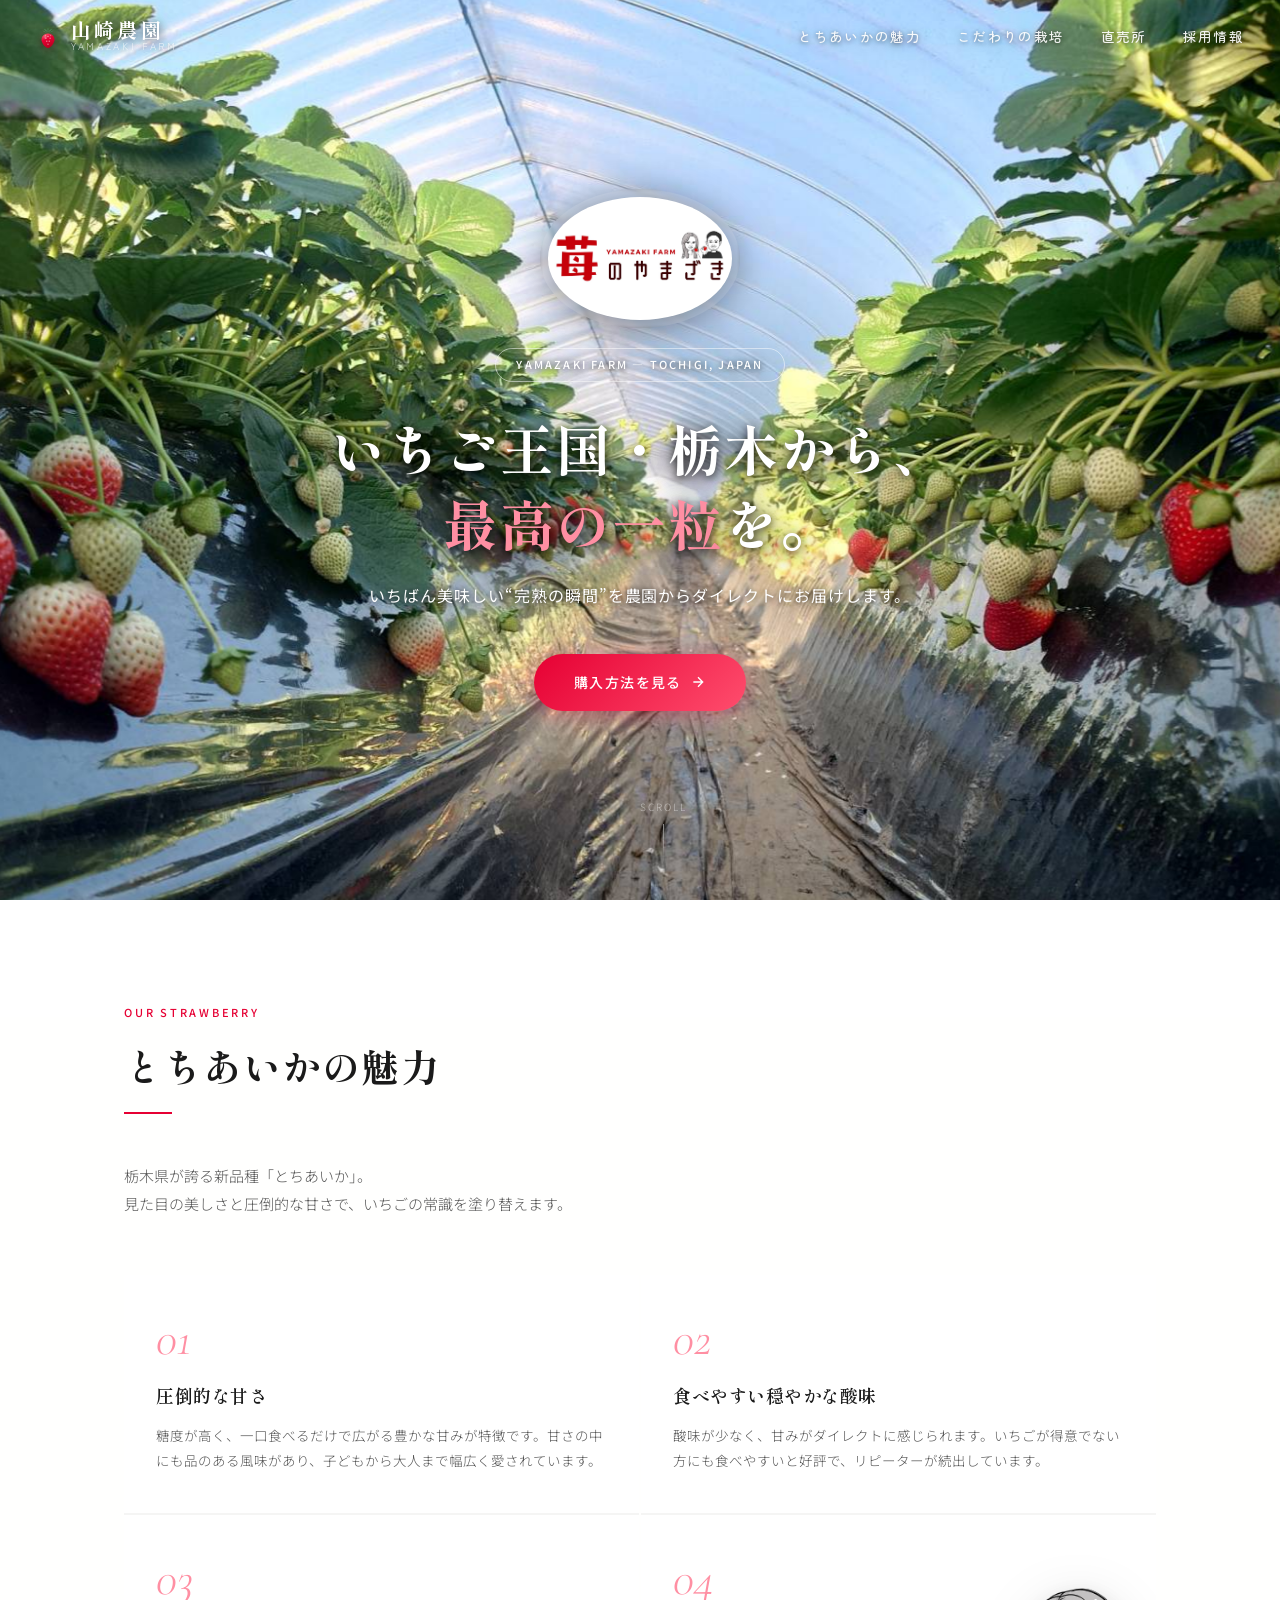
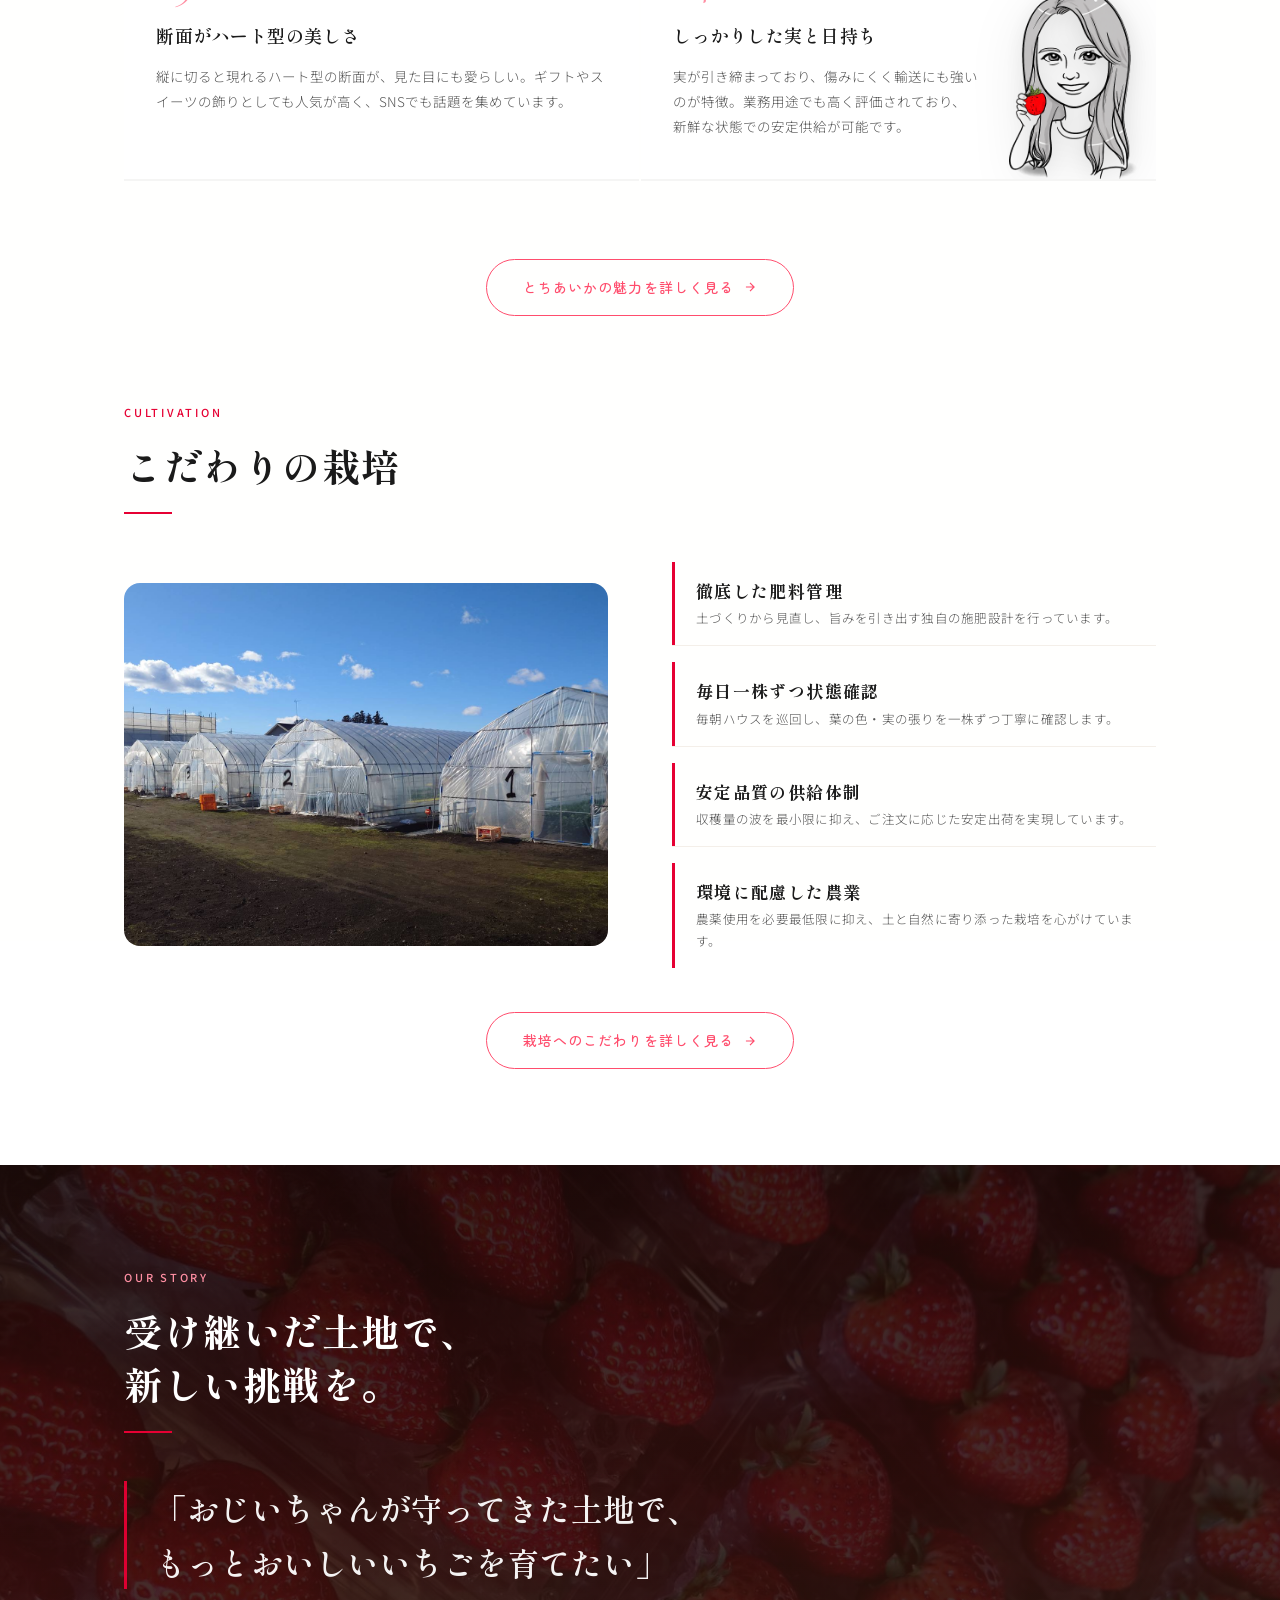
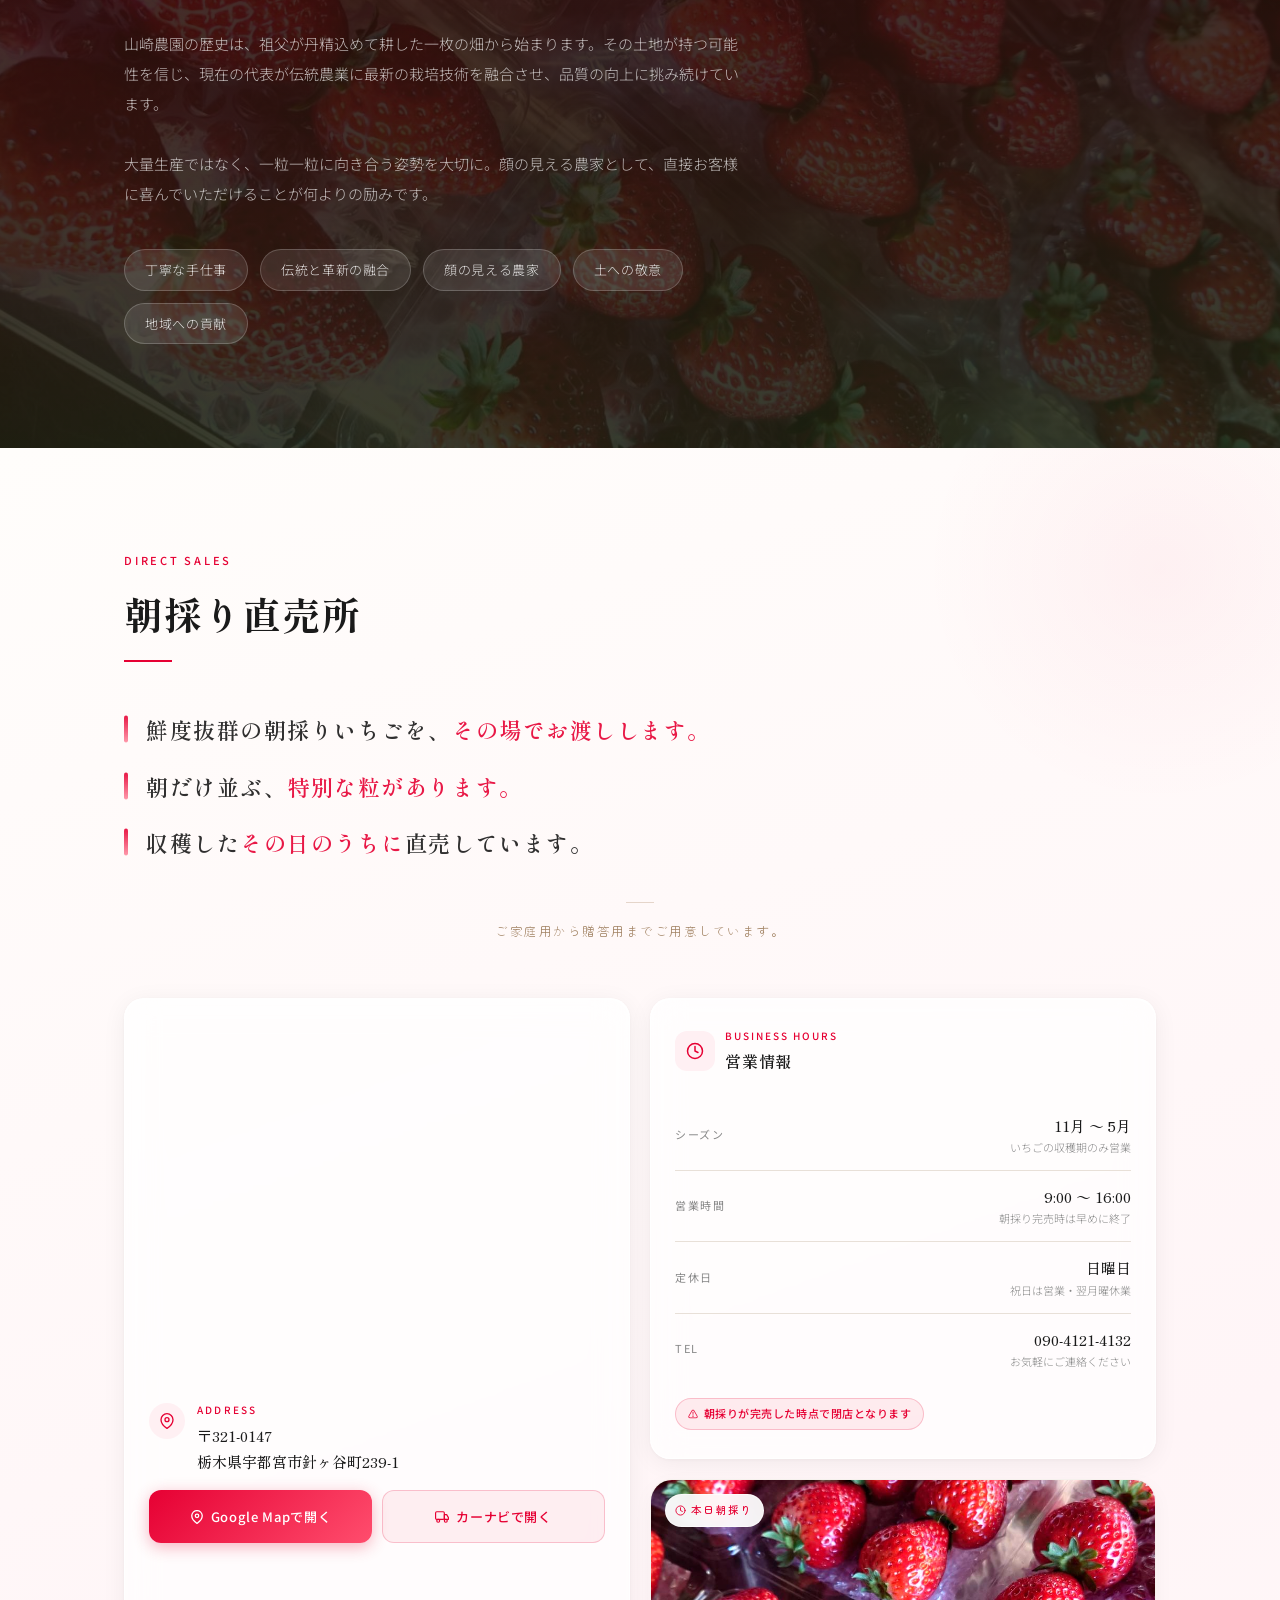
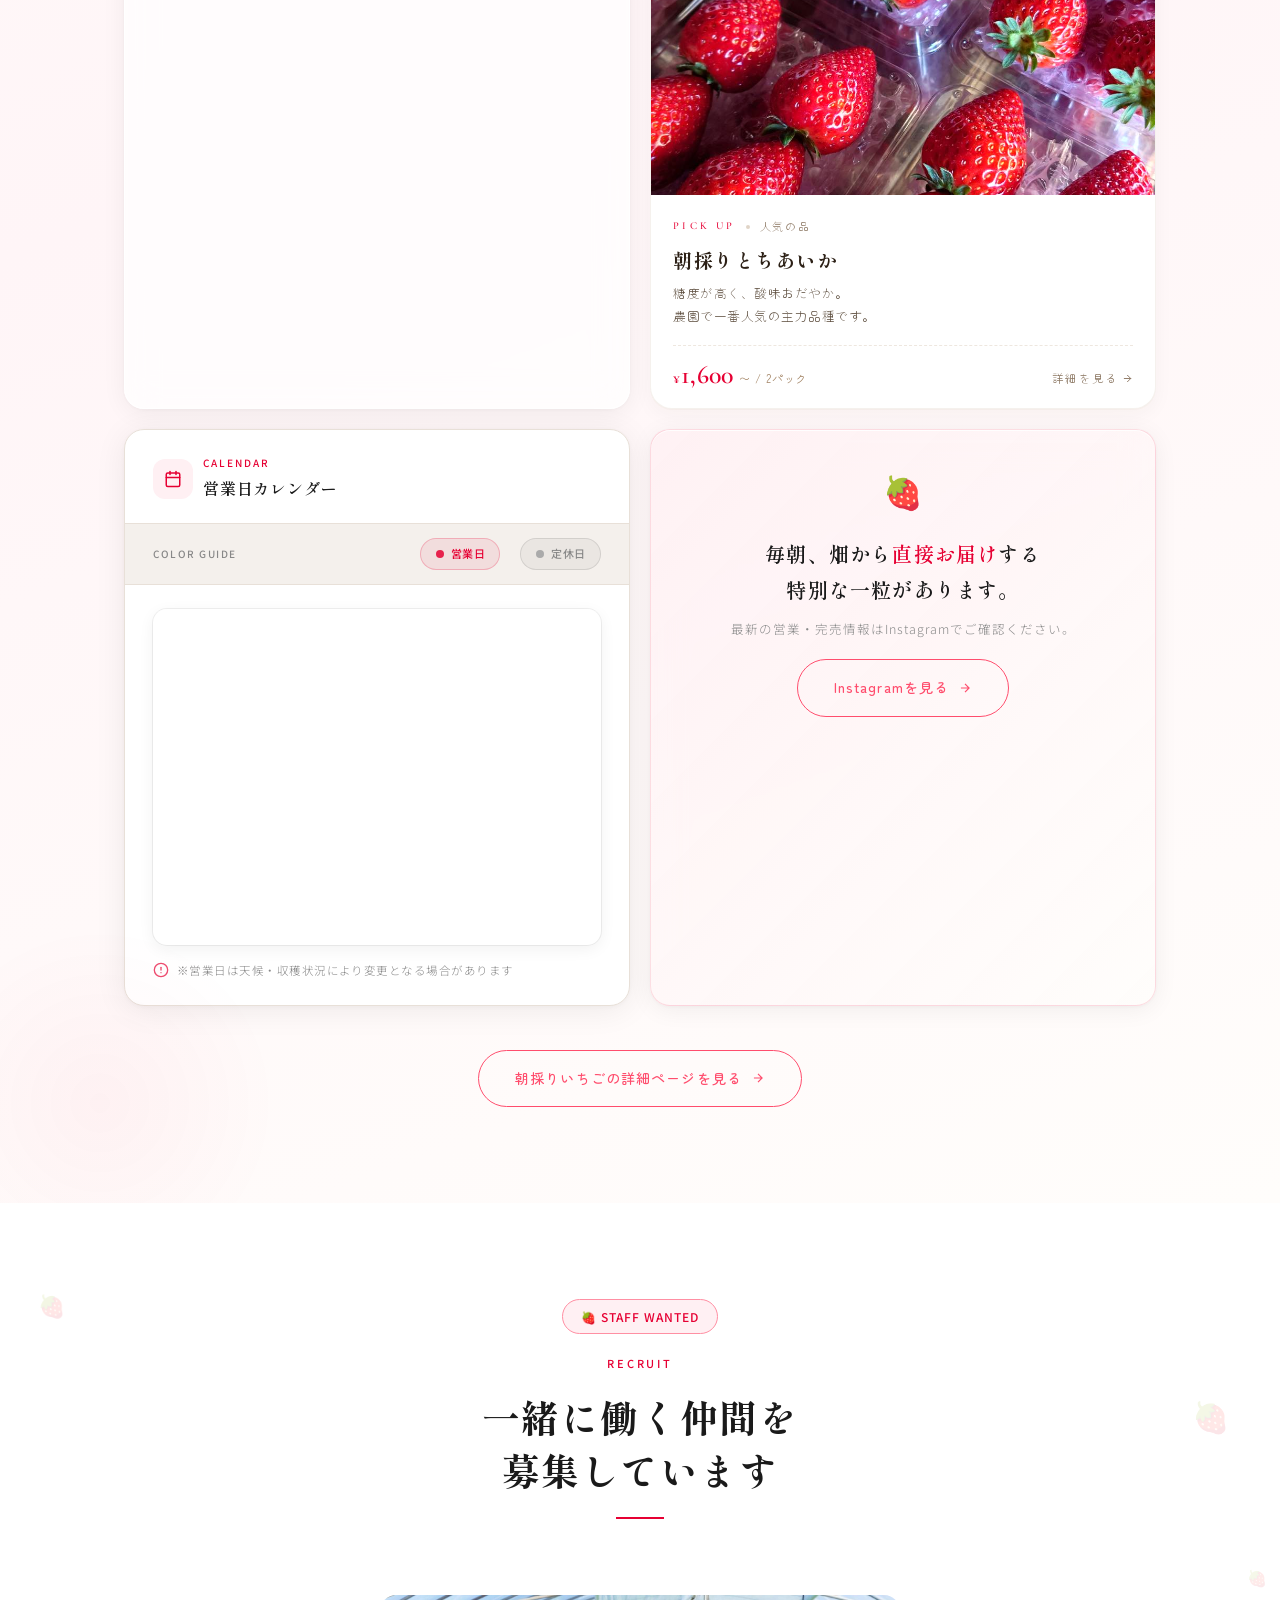
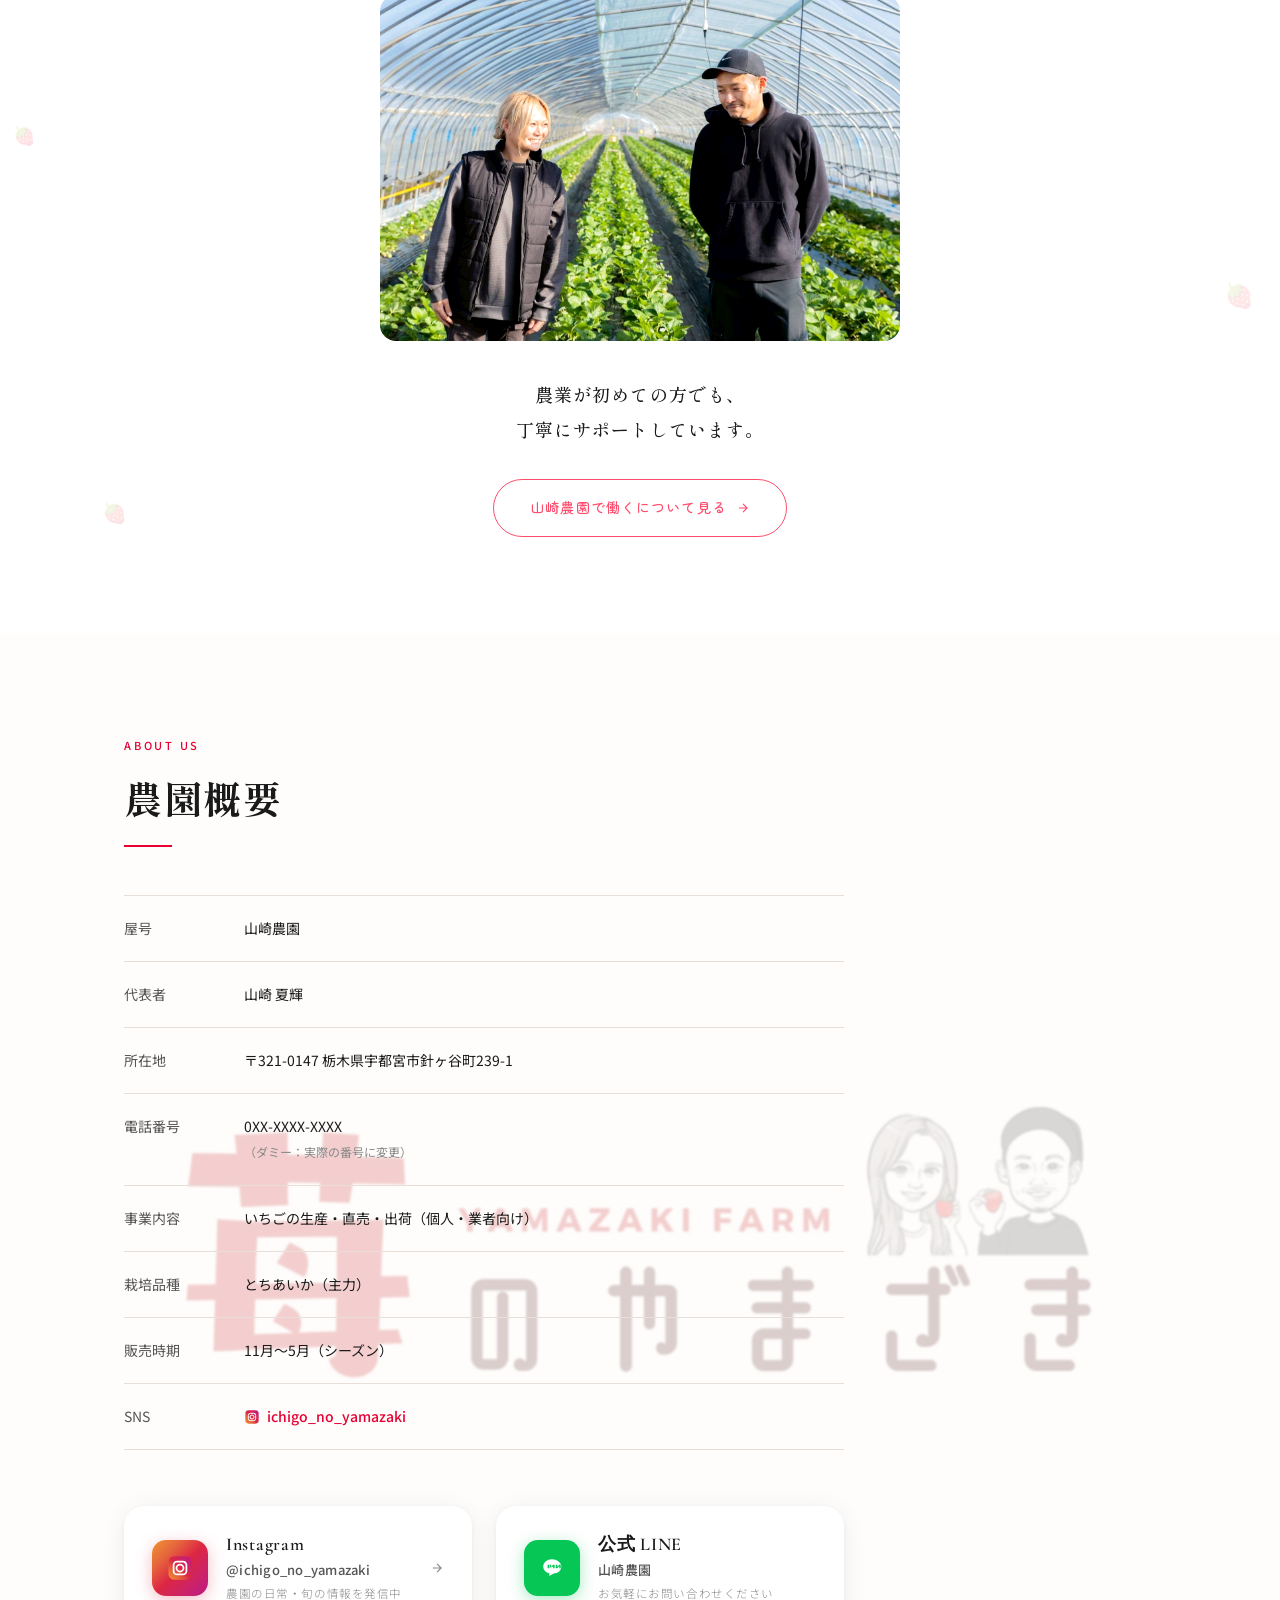
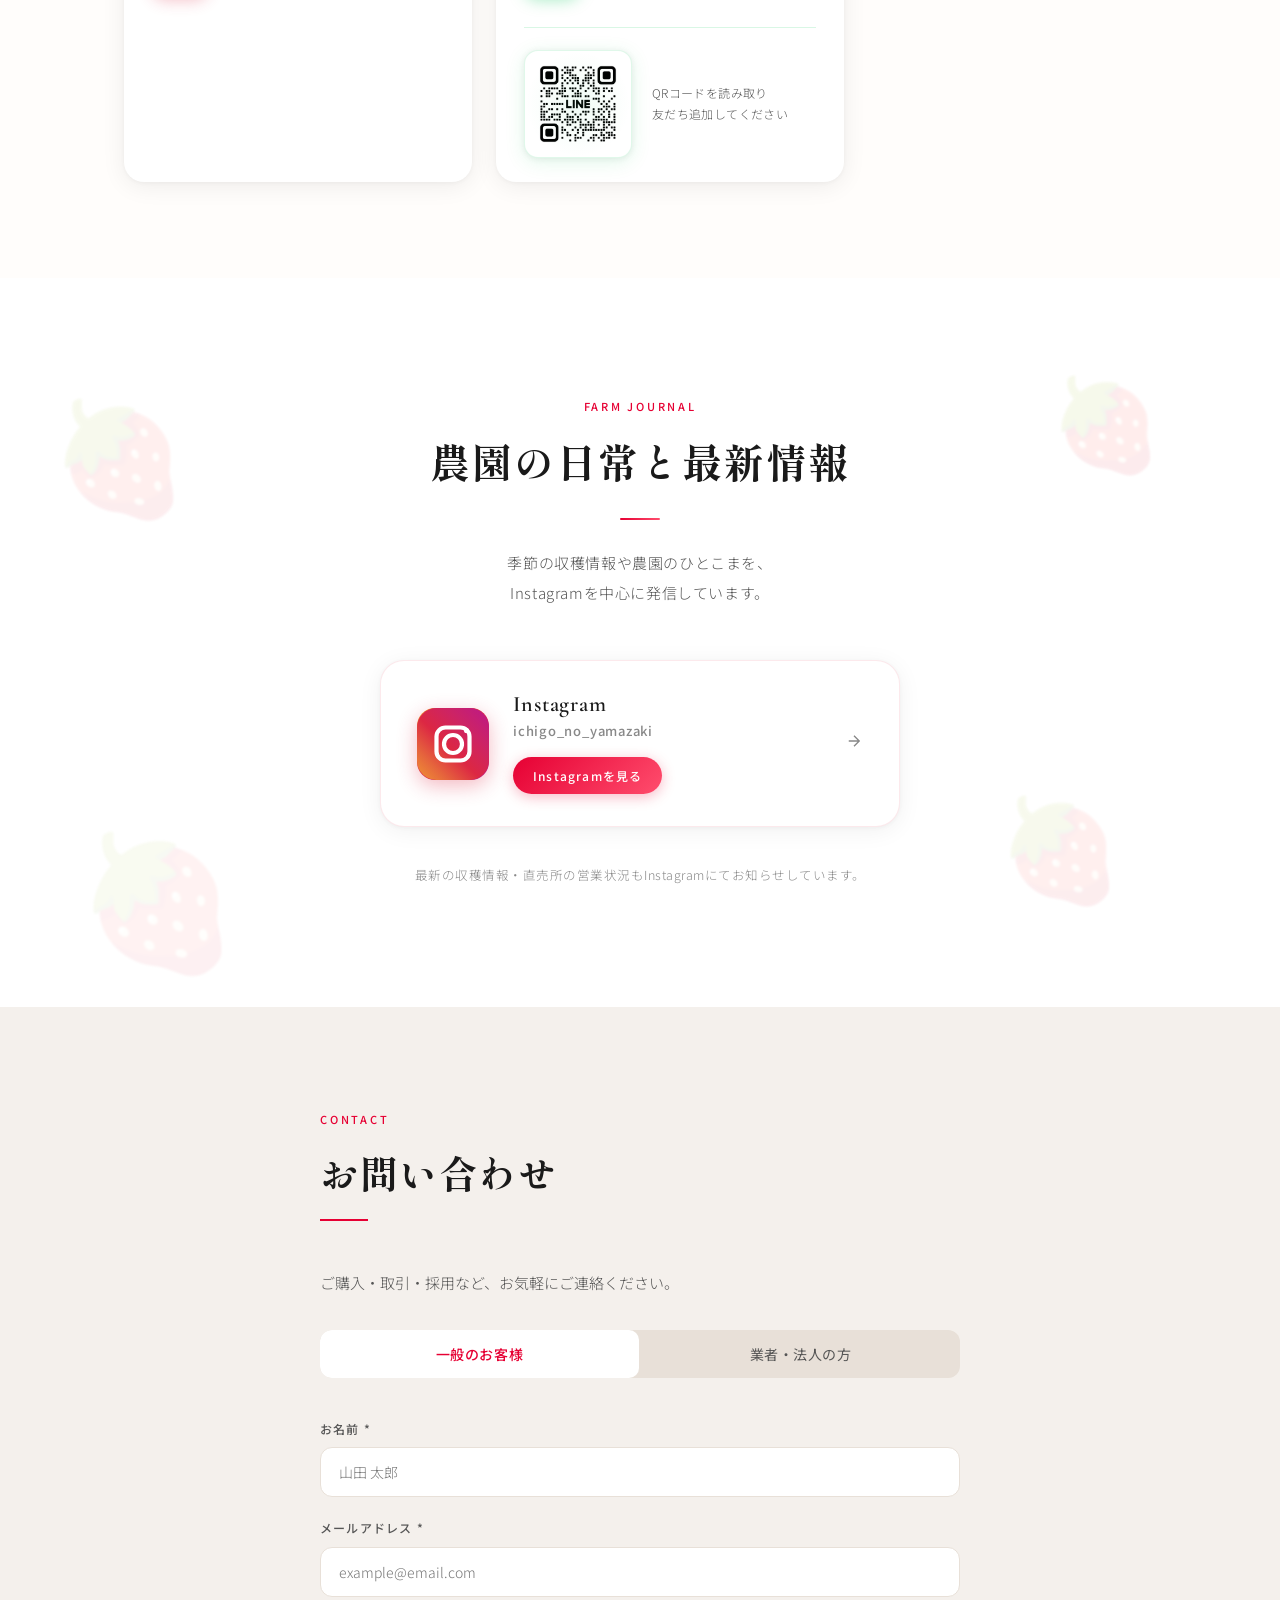
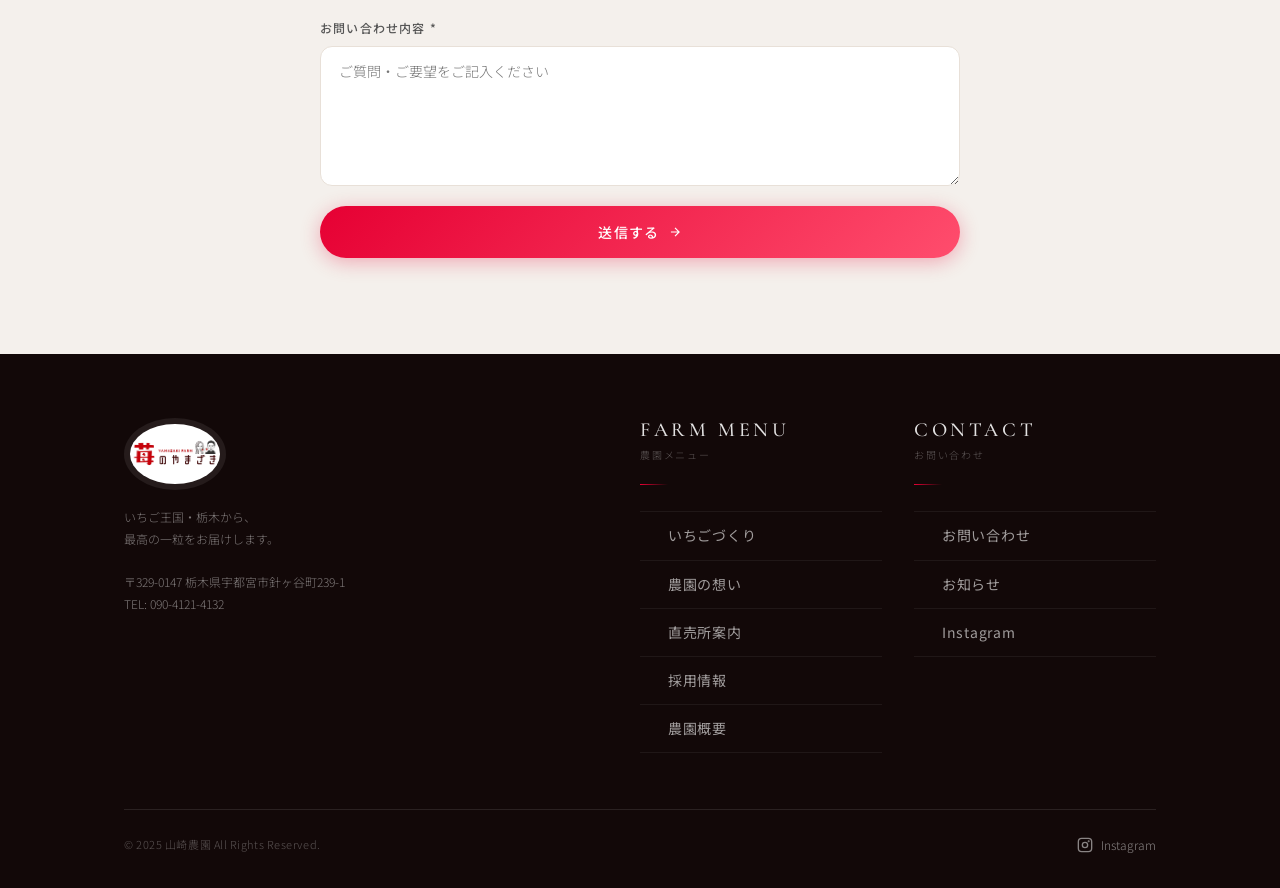
==== commit 96a6d38f: "Add files via upload" ====
--- a/test/index.html
+++ b/test/index.html
@@ -171,7 +171,7 @@
     <h1 class="hero-title">
       いちご王国・栃木から、<br><span>最高の一粒</span>を。
     </h1>
-    <p class="hero-sub">朝採りの新鮮ないちごを、まっすぐにお届けします</p>
+    <p class="hero-sub">いちばん美味しい“完熟の瞬間”を農園からダイレクトにお届けします。</p>
     <a href="#shop" class="btn-primary">
       <span>購入方法を見る</span>
       <svg width="16" height="16" viewBox="0 0 24 24" fill="none" stroke="currentColor" stroke-width="2"><path d="M5 12h14M12 5l7 7-7 7"/></svg>
@@ -223,7 +223,7 @@
 
       <!-- とちあいか詳細ページへのリンクボタン -->
       <div style="margin-top: 44px; text-align: center;">
-        <a href="./とちあいかの魅力/tochiaika.html" class="btn-cultivation-detail">
+        <a href="./tochiaika/tochiaika.html" class="btn-cultivation-detail">
           <span>とちあいかの魅力を詳しく見る</span>
           <svg width="14" height="14" viewBox="0 0 24 24" fill="none" stroke="currentColor" stroke-width="2"><path d="M5 12h14M12 5l7 7-7 7"/></svg>
         </a>
@@ -278,7 +278,7 @@
 
       <!-- 詳細ページへのリンクボタン -->
       <div style="margin-top: 44px; text-align: center;">
-        <a href="./栽培へのこだわり/cultivation.html" class="btn-cultivation-detail">
+        <a href="./cultivation/cultivation.html" class="btn-cultivation-detail">
           <span>栽培へのこだわりを詳しく見る</span>
           <svg width="14" height="14" viewBox="0 0 24 24" fill="none" stroke="currentColor" stroke-width="2"><path d="M5 12h14M12 5l7 7-7 7"/></svg>
         </a>
@@ -315,11 +315,6 @@
           <span class="story-tag">地域への貢献</span>
         </div>
       </div>
-
-      <!-- 右：キャラクター（Canvas で黒背景除去） -->
-      <div class="story-character-col" aria-hidden="true">
-        <canvas id="storyCharacterCanvas" class="story-character-canvas"></canvas>
-      </div>
     </div>
   </div>
 </section>
@@ -350,12 +345,15 @@
       <div class="reveal shop-card shop-card--map">
         <div class="shop-card-map-frame">
           <iframe
-            src="https://www.google.com/maps/embed?pb=!1m18!1m12!1m3!1d3208.0965243834203!2d139.85532017562969!3d36.47938467234037!2m3!1f0!2f0!3f0!3m2!1i1024!2i768!4f13.1!3m3!1m2!1s0x601f5ccc5287a1f1%3A0x1053ba8e6ff1ab79!2z44CSMzIxLTAxNDcg5qCD5pyo55yM5a6H6YO95a6u5biC6Yed44Kx6LC355S677yS77yT77yZ!5e0!3m2!1sja!2sjp!4v1778134244997!5m2!1sja!2sjp"
-            allowfullscreen=""
-            loading="lazy"
-            referrerpolicy="no-referrer-when-downgrade"
-            title="山崎農園マップ">
-          </iframe>
+  src="https://www.google.com/maps?q=%E8%8B%BA%E3%81%AE%E3%82%84%E3%81%BE%E3%81%96%E3%81%8D%20%E5%B1%B1%E5%B4%8E%E8%BE%B2%E5%9C%92%20%E6%A0%83%E6%9C%A8%E7%9C%8C%E5%AE%87%E9%83%BD%E5%AE%AE%E5%B8%82%E9%87%9D%E3%83%B6%E8%B0%B7%E7%94%BA239-1&output=embed"
+  width="100%"
+  height="360"
+  style="border:0;"
+  allowfullscreen=""
+  loading="lazy"
+  referrerpolicy="no-referrer-when-downgrade"
+  title="山崎農園 Googleマップ">
+</iframe>
         </div>
         <div class="shop-card-map-body">
           <div class="shop-card-address-row">
@@ -370,11 +368,11 @@
             </div>
           </div>
           <div class="shop-card-map-btns">
-            <a href="https://maps.google.com/?q=栃木県宇都宮市針ヶ谷町239-1" target="_blank" rel="noopener" class="btn-map-primary">
+            <a href="https://maps.app.goo.gl/XkfUUkRdaidzKCjj6?g_st=al" target="_blank" rel="noopener" class="btn-map-primary">
               <svg width="14" height="14" viewBox="0 0 24 24" fill="none" stroke="currentColor" stroke-width="2.2" stroke-linecap="round" stroke-linejoin="round"><path d="M21 10c0 7-9 13-9 13s-9-6-9-13a9 9 0 0 1 18 0z"/><circle cx="12" cy="10" r="3"/></svg>
               Google Mapで開く
             </a>
-            <a href="https://maps.google.com/?q=栃木県宇都宮市針ヶ谷町239-1&amp;travelmode=driving" target="_blank" rel="noopener" class="btn-map-secondary">
+            <a href="https://maps.app.goo.gl/XkfUUkRdaidzKCjj6?g_st=al" target="_blank" rel="noopener" class="btn-map-secondary">
               <svg width="14" height="14" viewBox="0 0 24 24" fill="none" stroke="currentColor" stroke-width="2" stroke-linecap="round" stroke-linejoin="round"><rect x="1" y="3" width="15" height="13" rx="2"/><path d="M16 8h4l3 5v3h-7V8z"/><circle cx="5.5" cy="18.5" r="2.5"/><circle cx="18.5" cy="18.5" r="2.5"/></svg>
               カーナビで開く
             </a>
@@ -417,7 +415,7 @@
       </div>
 
       <!-- ③ 人気の朝採りいちごカード（直売所詳細ページへの導線） -->
-      <a href="./朝採り直売所/chokubaijo.html" class="reveal shop-card shop-card--product">
+      <a href="./shop/chokubaijo.html" class="reveal shop-card shop-card--product">
         <div class="shop-product-photo">
           <img src="./ichigo.jpg" alt="朝採りとちあいか" loading="lazy">
           <span class="shop-product-fresh-tag">
@@ -528,7 +526,7 @@
 
     <!-- 直売所詳細ページへの自然な導線 -->
     <div class="reveal shop-lineup-cta">
-      <a href="./朝採り直売所/chokubaijo.html" class="btn-cultivation-detail">
+      <a href="./shop/chokubaijo.html" class="btn-cultivation-detail">
         <span>朝採りいちごの詳細ページを見る</span>
         <svg width="14" height="14" viewBox="0 0 24 24" fill="none" stroke="currentColor" stroke-width="2"><path d="M5 12h14M12 5l7 7-7 7"/></svg>
       </a>
@@ -561,7 +559,7 @@
           農業が初めての方でも、<br class="sp-br">丁寧にサポートしています。
         </p>
 
-        <a href="./採用情報/recruit.html" class="btn-cultivation-detail">
+        <a href="./recruit/recruit.html" class="btn-cultivation-detail">
           <span>山崎農園で働くについて見る</span>
           <svg width="14" height="14" viewBox="0 0 24 24" fill="none" stroke="currentColor" stroke-width="2"><path d="M5 12h14M12 5l7 7-7 7"/></svg>
         </a>
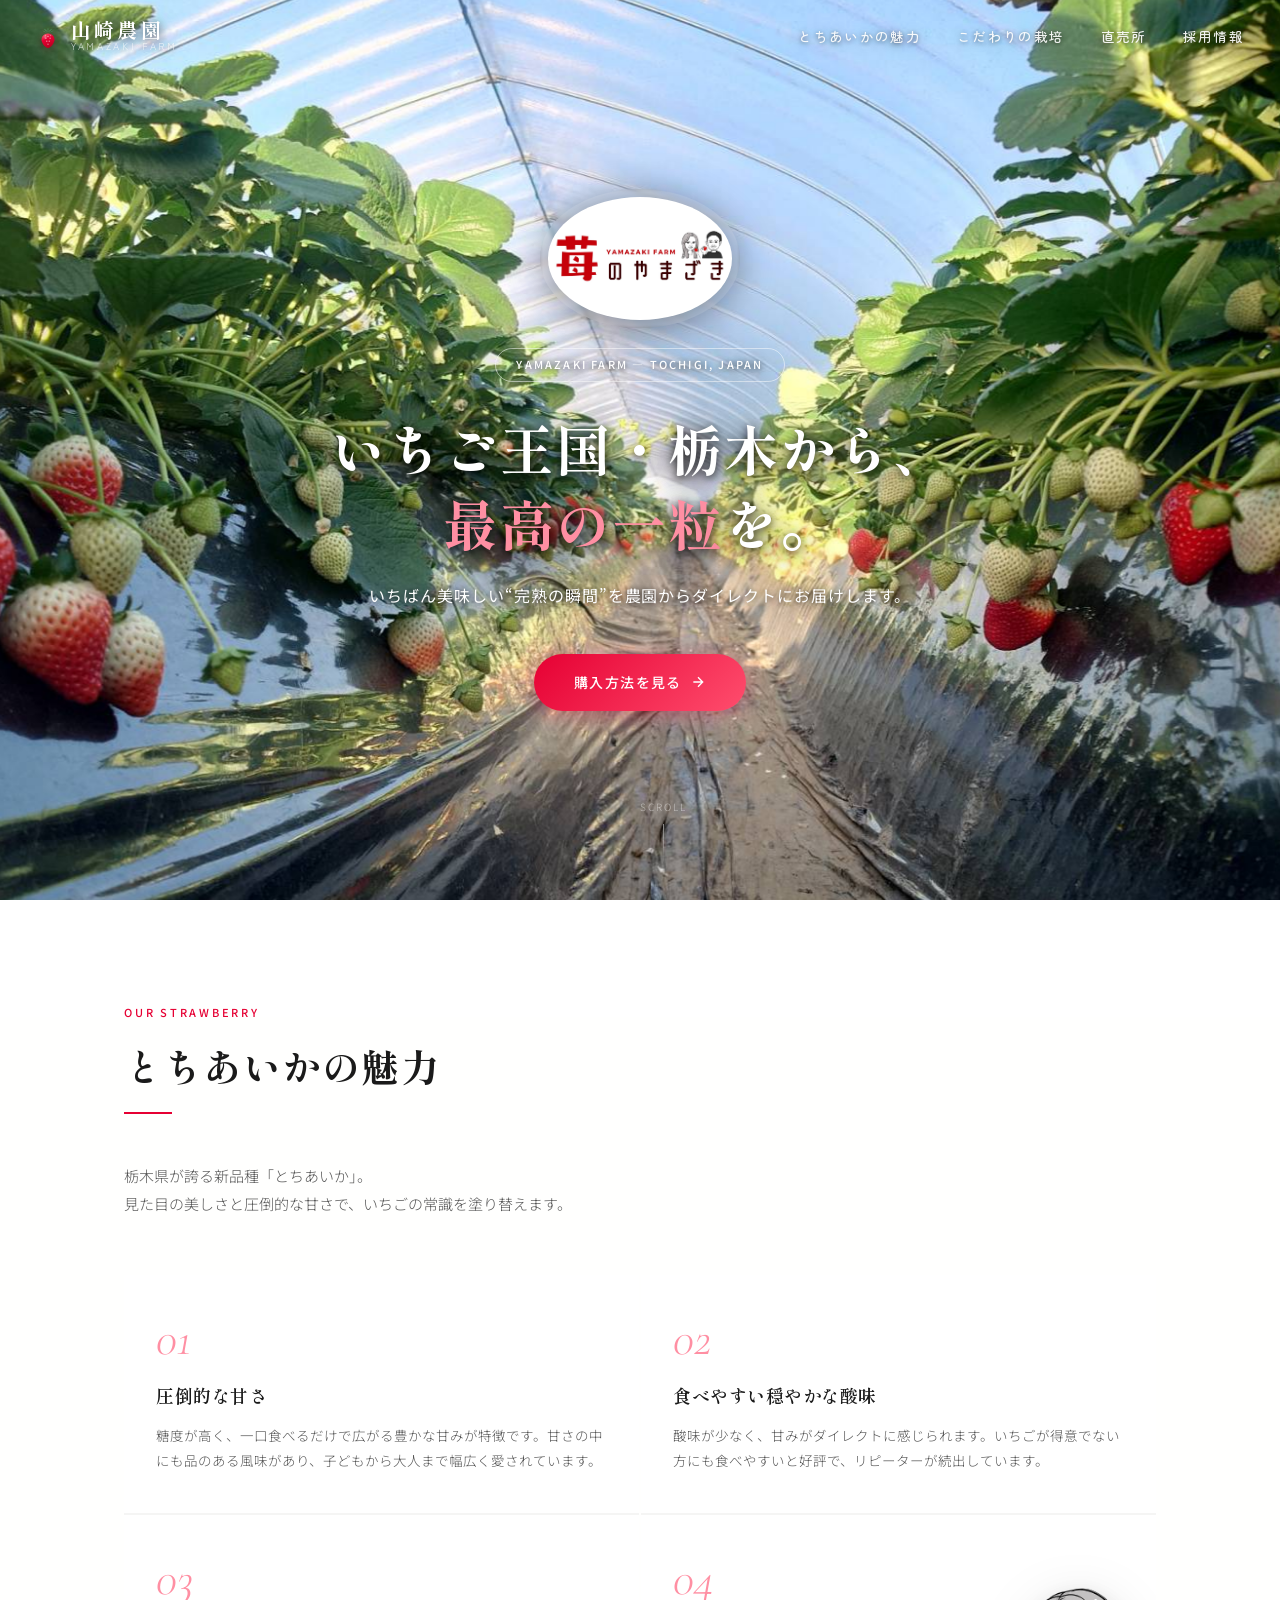
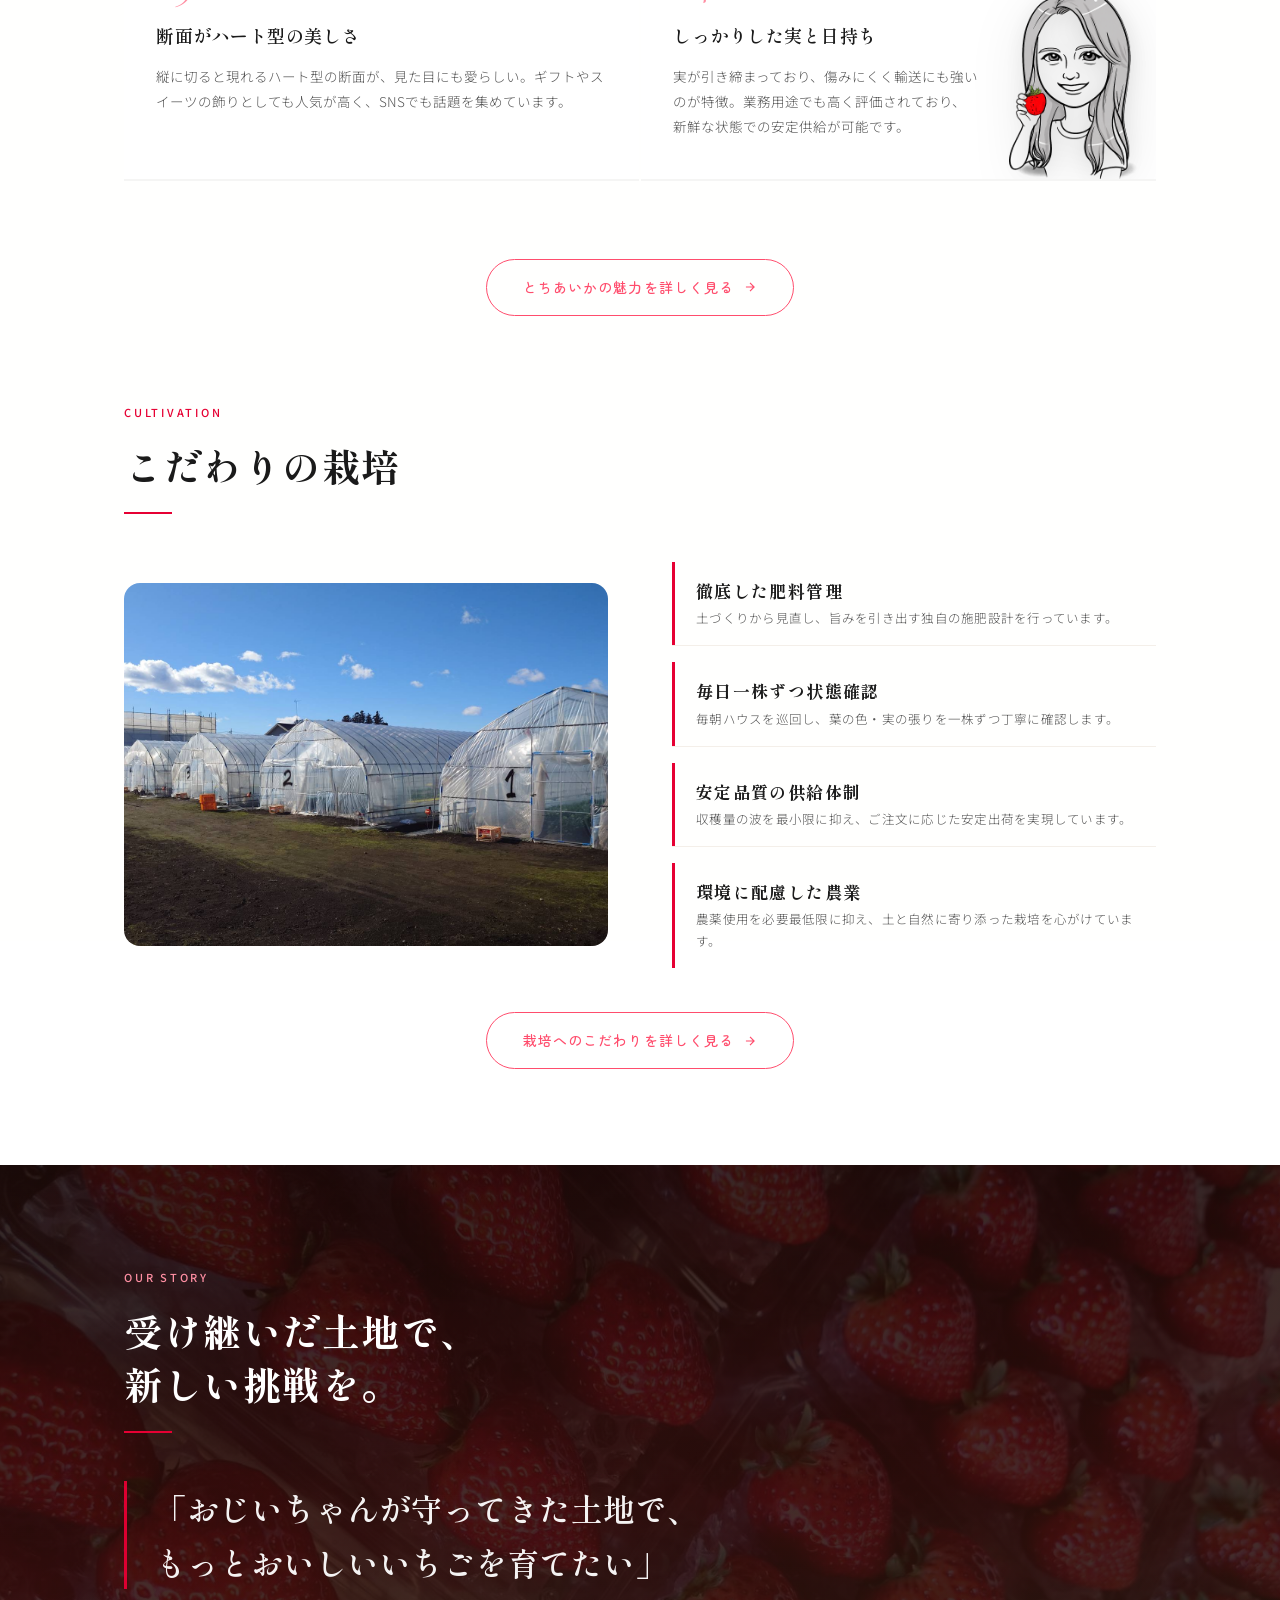
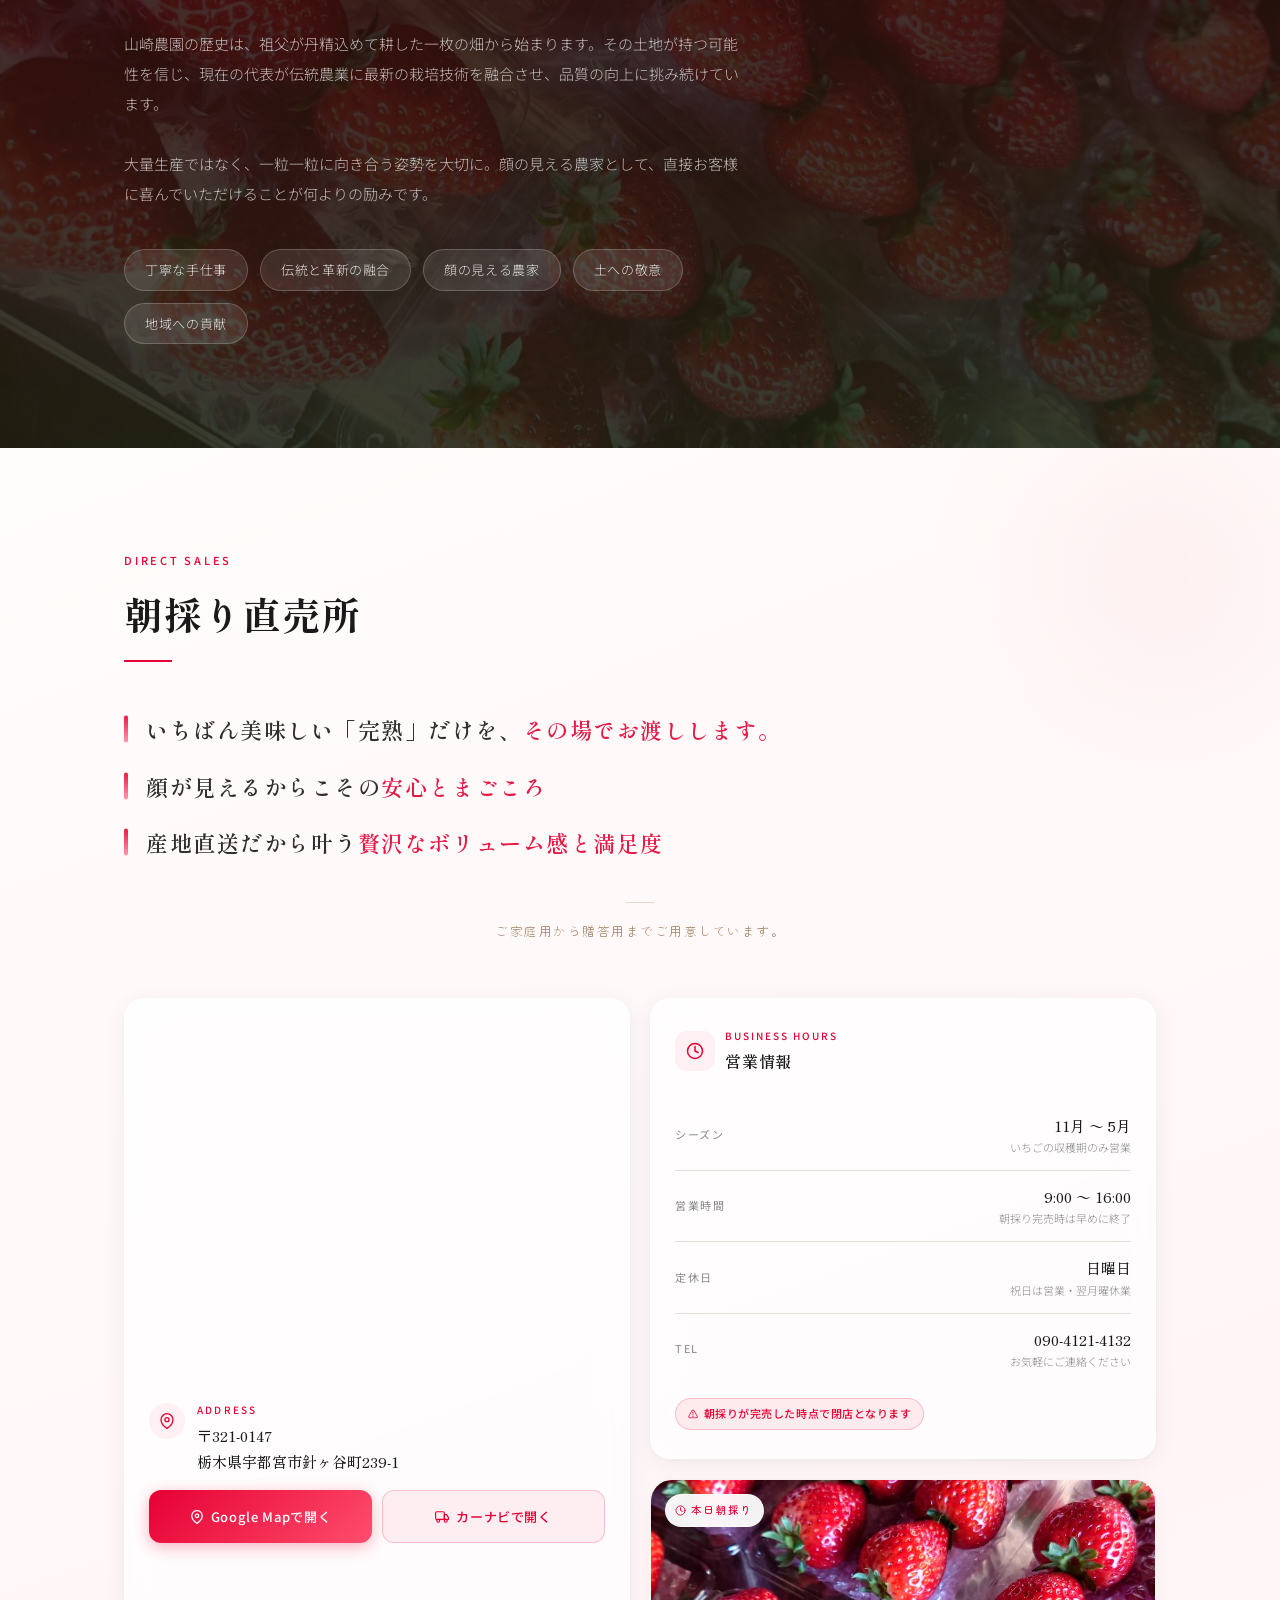
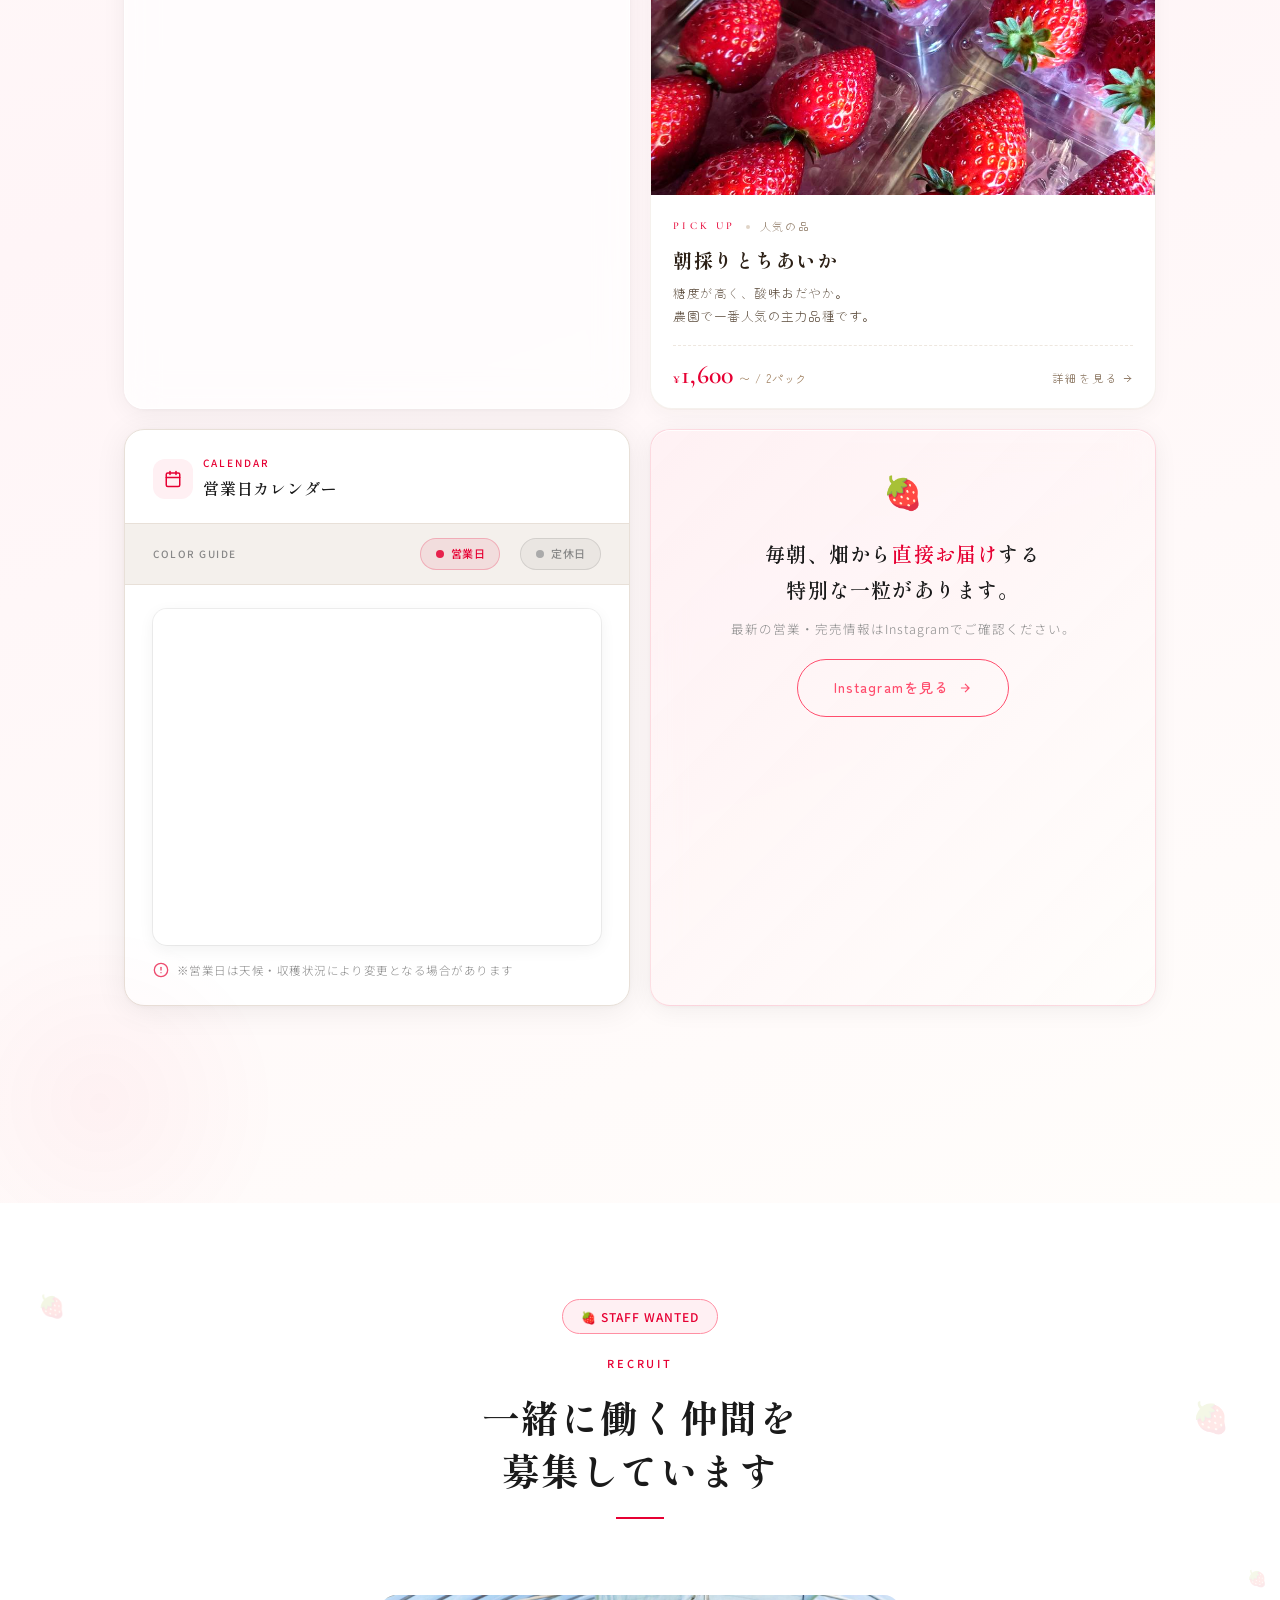
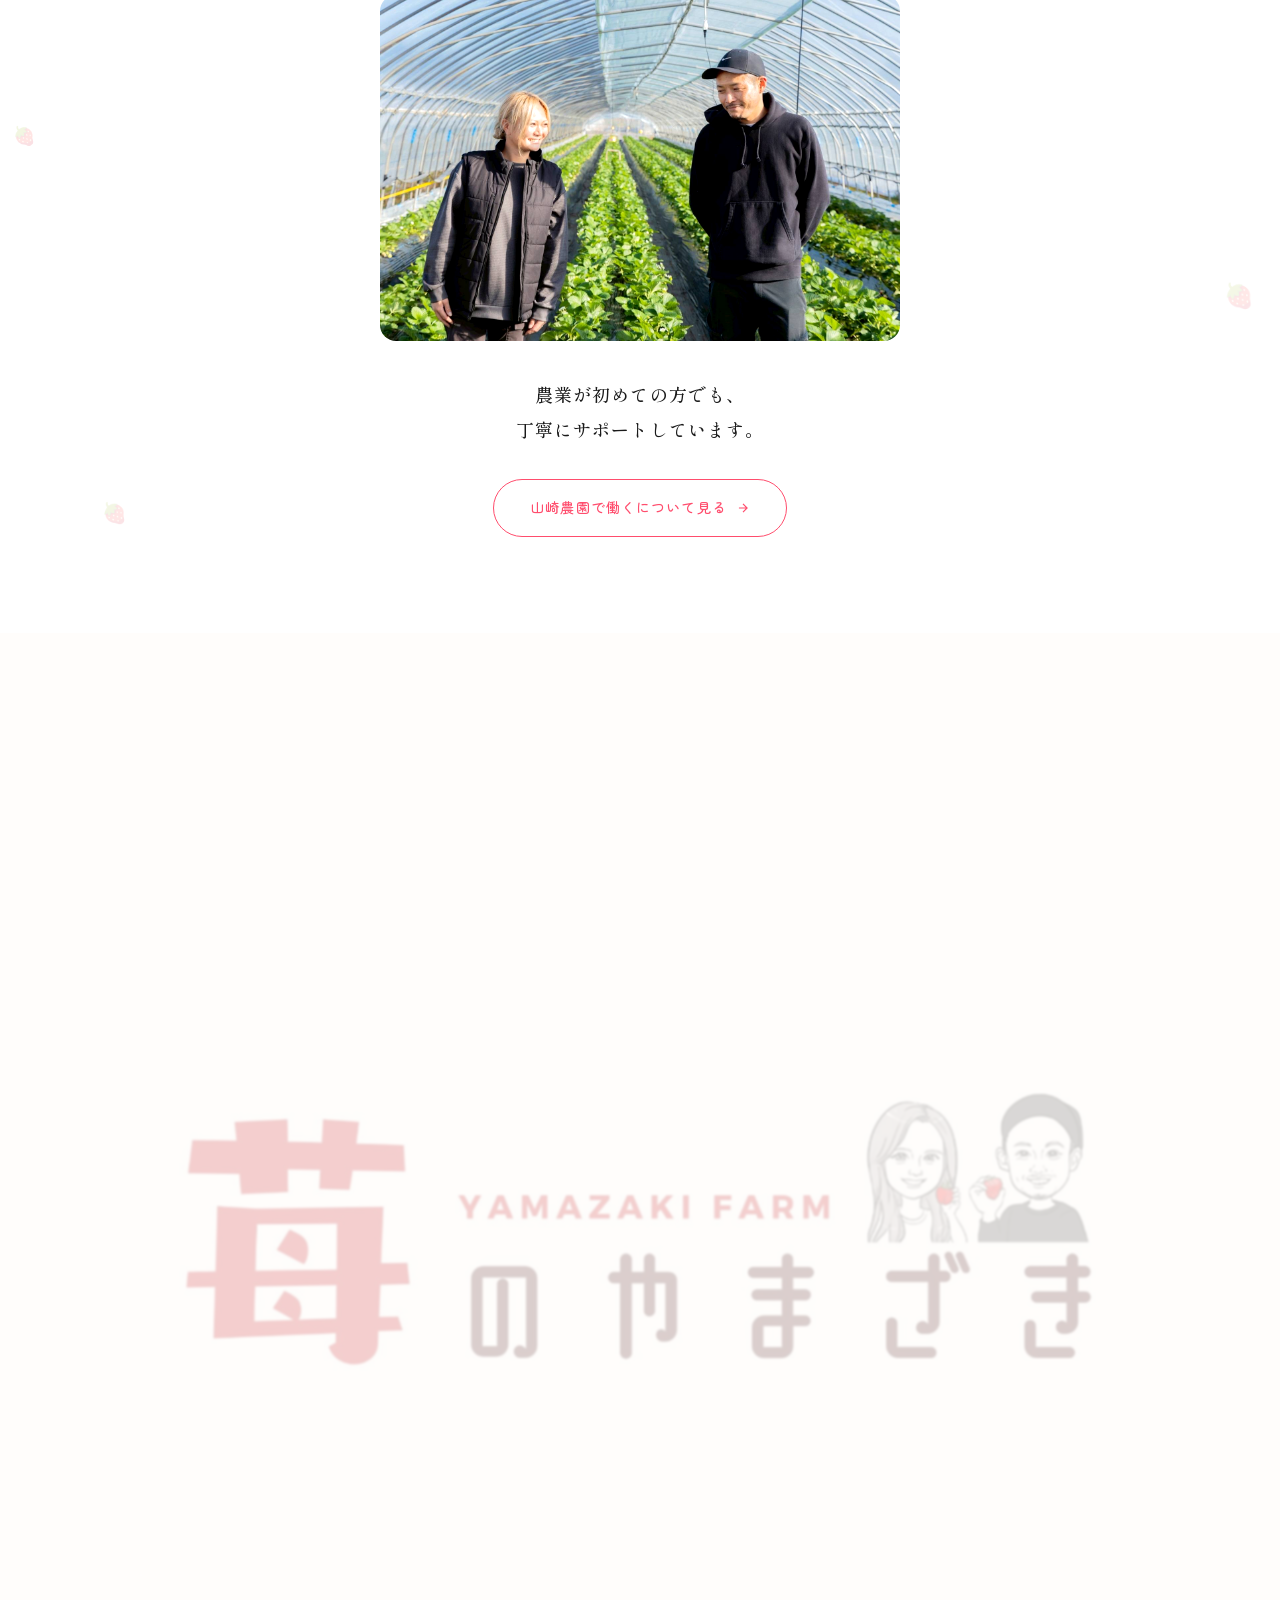
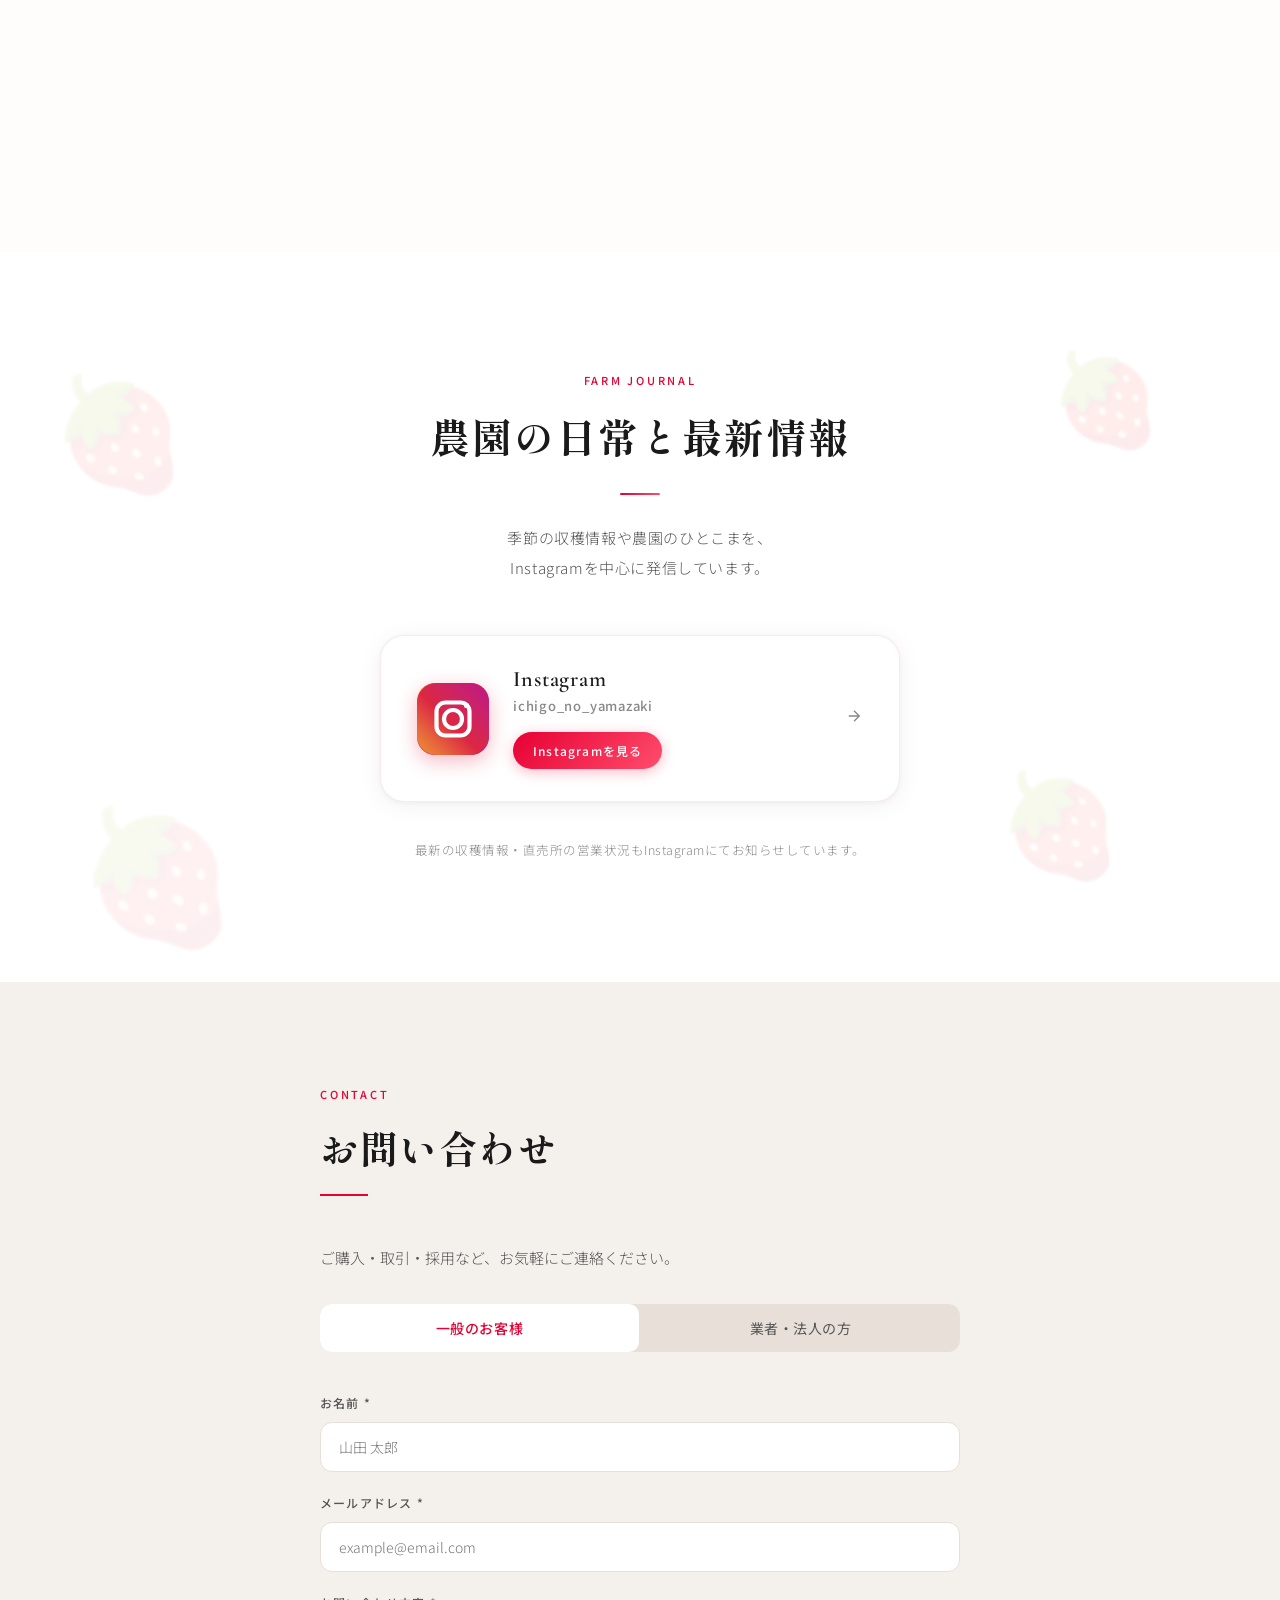
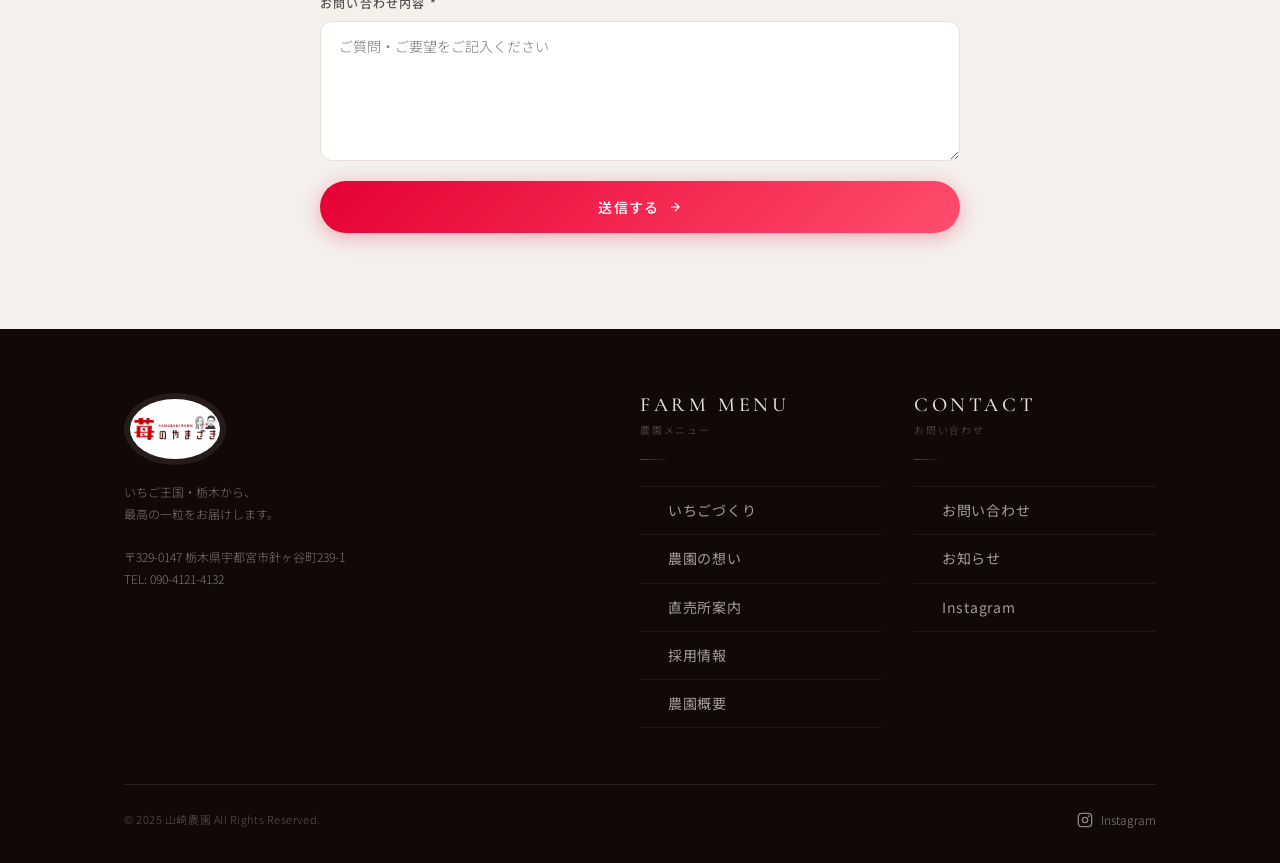
==== commit 33fd6dc1: "Add files via upload" ====
--- a/test/index.html
+++ b/test/index.html
@@ -332,9 +332,9 @@
 
     <!-- 朝採りキャッチフレーズ -->
     <div class="reveal shop-morning-banner">
-      <p class="shop-morning-phrase">鮮度抜群の朝採りいちごを、<em>その場でお渡しします。</em></p>
-      <p class="shop-morning-phrase">朝だけ並ぶ、<em>特別な粒があります。</em></p>
-      <p class="shop-morning-phrase">収穫した<em>その日のうちに</em>直売しています。</p>
+      <p class="shop-morning-phrase">いちばん美味しい「完熟」だけを、<em>その場でお渡しします。</em></p>
+      <p class="shop-morning-phrase">顔が見えるからこその<em>安心とまごころ</em></p>
+      <p class="shop-morning-phrase">産地直送だから叶う<em>贅沢なボリューム感と満足度</em></p>
       <p class="shop-morning-sub">ご家庭用から贈答用までご用意しています。</p>
     </div>
 
@@ -590,7 +590,7 @@
         </tr>
         <tr>
           <th>電話番号</th>
-          <td>0XX-XXXX-XXXX<br><span style="font-size:12px;color:var(--text-lt);">（ダミー：実際の番号に変更）</span></td>
+          <td>090-4121-4132<br><span style="font-size:12px;color:var(--text-lt);"></span></td>
         </tr>
         <tr>
           <th>事業内容</th>
